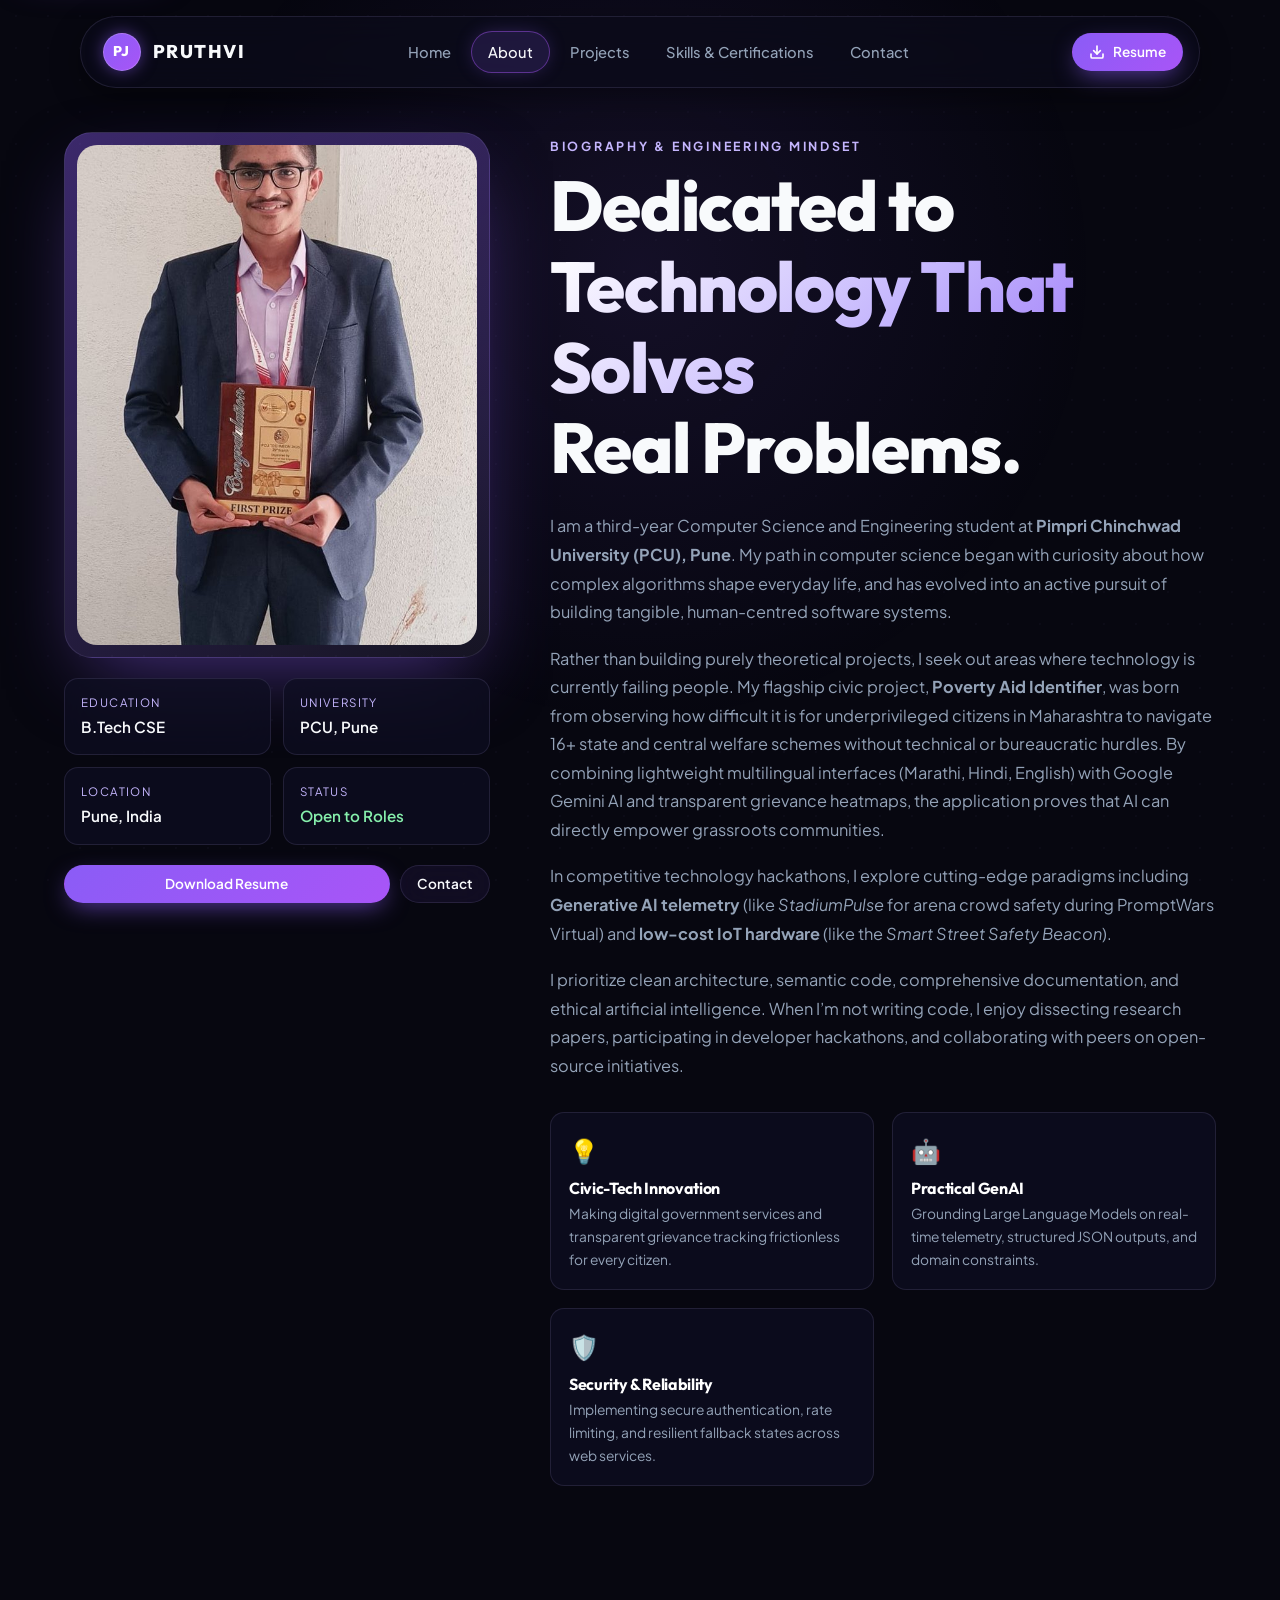
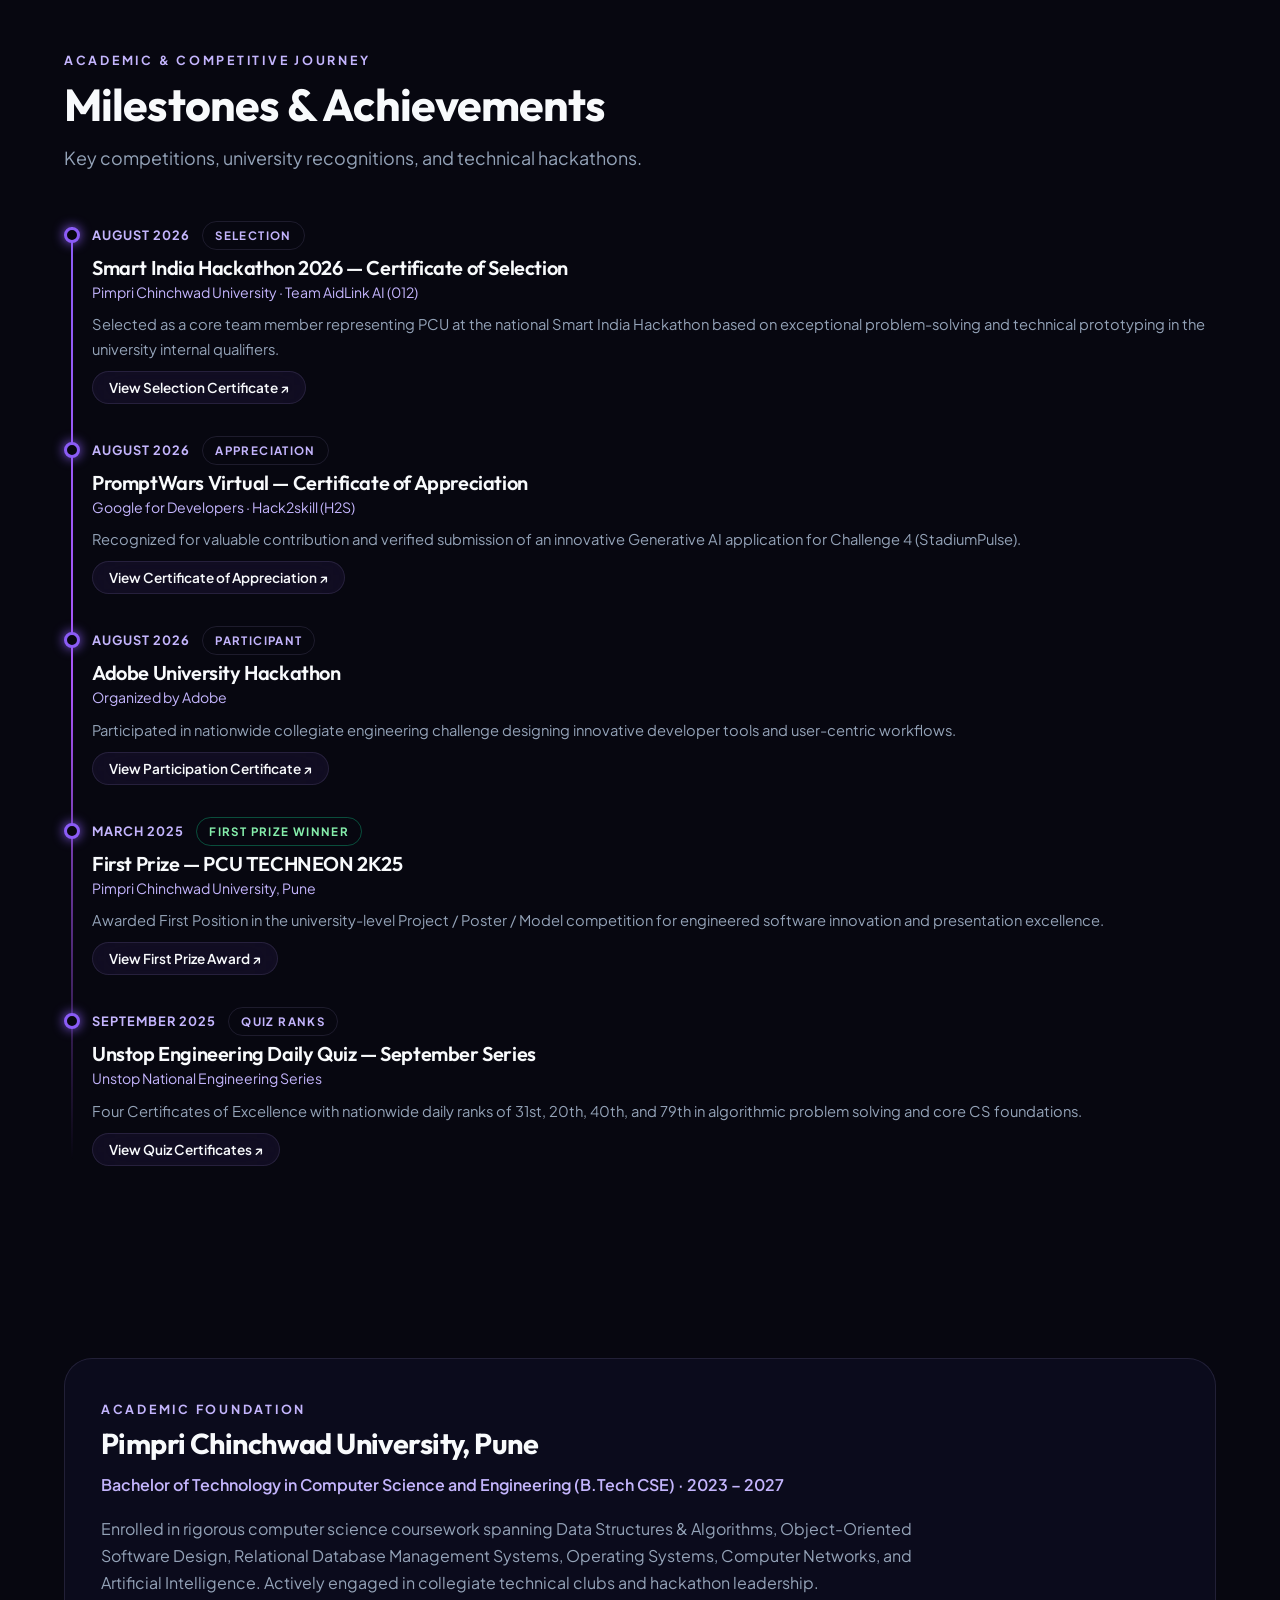
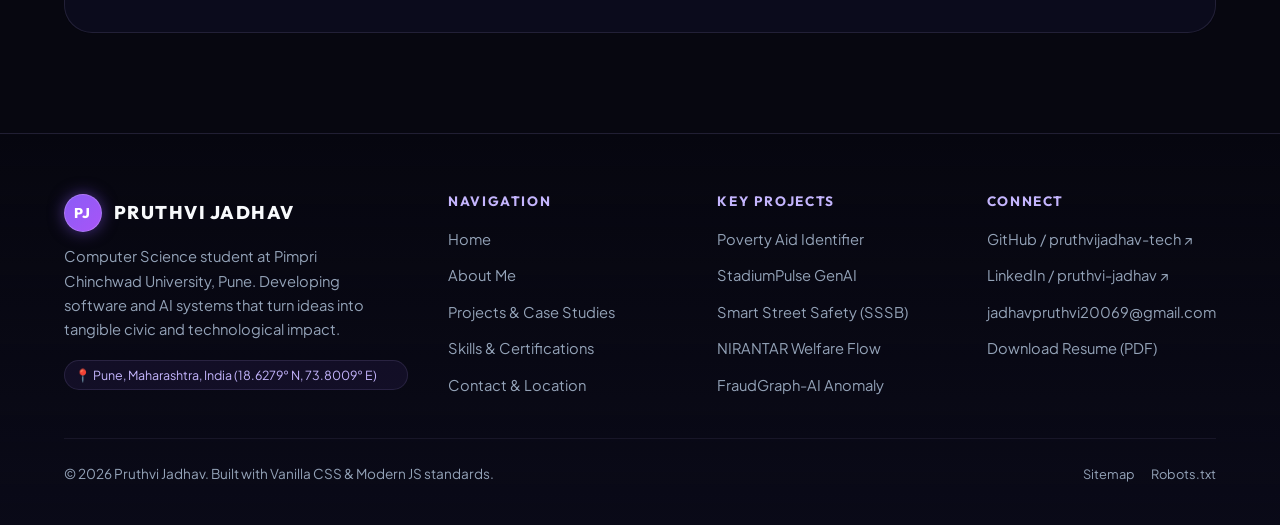
==== about.html @ 690224e3 "feat: complete interactive multi-page portfolio with SEO, GEO, and modern UI" ====
<!DOCTYPE html>
<html lang="en">
<head>
  <meta charset="utf-8">
  <meta name="viewport" content="width=device-width, initial-scale=1, viewport-fit=cover">
  
  <!-- Primary SEO Meta Tags -->
  <title>About Pruthvi Jadhav — Computer Science Student & Developer · Pune, India</title>
  <meta name="title" content="About Pruthvi Jadhav — Computer Science Student & Developer · Pune, India">
  <meta name="description" content="Learn about Pruthvi Jadhav, a B.Tech Computer Science student at Pimpri Chinchwad University, Pune. Discover his engineering journey, academic milestones, and civic-tech vision.">
  <meta name="keywords" content="About Pruthvi Jadhav, Computer Science Student Pune, Pimpri Chinchwad University, PCU Pune CSE, Software Engineering Intern, Techneon First Prize, Smart India Hackathon, Civic Tech Developer">
  <meta name="author" content="Pruthvi Jadhav">
  <meta name="robots" content="index, follow">
  <link rel="canonical" href="https://pruthvijadhav.tech/about.html">
  
  <!-- GEO / Local SEO Meta Tags -->
  <meta name="geo.region" content="IN-MH">
  <meta name="geo.placename" content="Pune, Pimpri Chinchwad, Maharashtra, India">
  <meta name="geo.position" content="18.6279;73.8009">
  <meta name="ICBM" content="18.6279, 73.8009">
  
  <!-- Open Graph -->
  <meta property="og:type" content="profile">
  <meta property="og:url" content="https://pruthvijadhav.tech/about.html">
  <meta property="og:title" content="About Pruthvi Jadhav — Computer Science Student & Developer">
  <meta property="og:description" content="Engineering journey, academic milestones, and civic-tech vision of Pruthvi Jadhav at Pimpri Chinchwad University, Pune.">
  <meta property="og:image" content="assets/images/pruthvi-jadhav.jpg">
  <meta property="og:site_name" content="Pruthvi Jadhav Portfolio">
  <meta property="og:locale" content="en_IN">

  <!-- Twitter Card -->
  <meta name="twitter:card" content="summary_large_image">
  <meta name="twitter:title" content="About Pruthvi Jadhav — Computer Science Student & Developer">
  <meta name="twitter:description" content="Learn more about Pruthvi Jadhav's background, education, and achievements at PCU Pune.">
  <meta name="twitter:image" content="assets/images/pruthvi-jadhav.jpg">

  <!-- Favicon -->
  <link rel="icon" href="data:image/svg+xml,%3Csvg xmlns='http://www.w3.org/2000/svg' viewBox='0 0 64 64'%3E%3Crect width='64' height='64' rx='14' fill='%238B5CF6'/%3E%3Ctext x='32' y='42' font-size='28' font-family='sans-serif' font-weight='800' text-anchor='middle' fill='white'%3EPJ%3C/text%3E%3C/svg%3E">
  <meta name="theme-color" content="#070710">

  <!-- Stylesheet -->
  <link rel="stylesheet" href="assets/css/style.css">

  <!-- JSON-LD Structured Data for AboutPage -->
  <script type="application/ld+json">
  {
    "@context": "https://schema.org",
    "@type": "AboutPage",
    "mainEntity": {
      "@type": "Person",
      "name": "Pruthvi Jadhav",
      "jobTitle": "Computer Science Student & Software Developer",
      "alumniOf": "Pimpri Chinchwad University",
      "address": {
        "@type": "PostalAddress",
        "addressLocality": "Pune",
        "addressRegion": "Maharashtra",
        "addressCountry": "IN"
      },
      "geo": {
        "@type": "GeoCoordinates",
        "latitude": "18.6279",
        "longitude": "73.8009"
      },
      "image": "assets/images/pruthvi-jadhav.jpg",
      "sameAs": [
        "https://github.com/pruthvijadhav-tech",
        "https://www.linkedin.com/in/pruthvi-jadhav-045a3937b/"
      ]
    }
  }
  </script>
</head>
<body>
  <!-- Accessibility Skip Link -->
  <a class="skip-link" href="#main-content">Skip to content</a>

  <!-- Top Scroll Progress Indicator -->
  <div id="progress-bar" role="progressbar" aria-valuemin="0" aria-valuemax="100" aria-valuenow="0"></div>

  <!-- Main Floating Glass Navigation Bar -->
  <header>
    <nav class="site-nav" aria-label="Primary Navigation">
      <a class="nav-brand" href="index.html" aria-label="Pruthvi Jadhav Homepage">
        <span class="nav-avatar-badge">PJ</span>
        <span>PRUTHVI</span>
      </a>

      <button class="mobile-menu-btn" id="mobile-menu-btn" aria-expanded="false" aria-controls="nav-menu" aria-label="Toggle navigation menu">☰</button>

      <ul class="nav-menu" id="nav-menu">
        <li><a class="nav-link" href="index.html">Home</a></li>
        <li><a class="nav-link active" href="about.html">About</a></li>
        <li><a class="nav-link" href="projects.html">Projects</a></li>
        <li><a class="nav-link" href="skills.html">Skills & Certifications</a></li>
        <li><a class="nav-link" href="contact.html">Contact</a></li>
      </ul>

      <div class="nav-cta">
        <a class="btn btn-primary btn-sm" href="assets/Pruthvi_Jadhav_Resume.pdf" download="Pruthvi_Jadhav_Resume.pdf" aria-label="Download Pruthvi Jadhav Resume PDF">
          <svg width="16" height="16" viewBox="0 0 24 24" fill="none" stroke="currentColor" stroke-width="2.5" stroke-linecap="round" stroke-linejoin="round" aria-hidden="true"><path d="M21 15v4a2 2 0 0 1-2 2H5a2 2 0 0 1-2-2v-4"/><polyline points="7 10 12 15 17 10"/><line x1="12" y1="15" x2="12" y2="3"/></svg>
          <span>Resume</span>
        </a>
      </div>
    </nav>
  </header>

  <!-- Main Content -->
  <main id="main-content" class="page-main">
    <div class="container">
      
      <!-- PROFILE & BIOGRAPHY HERO -->
      <section class="section" style="padding-top: 20px;">
        <div class="about-split">
          
          <!-- Left Column: Portrait & Quick Attributes -->
          <div class="profile-card-wrapper">
            <div class="profile-frame">
              <img class="profile-img" src="assets/images/pruthvi-jadhav.jpg" alt="Pruthvi Jadhav holding the First Prize trophy at PCU Techneon" loading="eager">
            </div>

            <div class="profile-info-grid">
              <div class="info-tile">
                <small>Education</small>
                <span>B.Tech CSE</span>
              </div>
              <div class="info-tile">
                <small>University</small>
                <span>PCU, Pune</span>
              </div>
              <div class="info-tile">
                <small>Location</small>
                <span>Pune, India</span>
              </div>
              <div class="info-tile">
                <small>Status</small>
                <span style="color:#86efac;">Open to Roles</span>
              </div>
            </div>

            <div style="margin-top: 20px; display:flex; gap:10px;">
              <a class="btn btn-primary btn-sm" style="flex:1;" href="assets/Pruthvi_Jadhav_Resume.pdf" download="Pruthvi_Jadhav_Resume.pdf">Download Resume</a>
              <a class="btn btn-glass btn-sm" href="contact.html">Contact</a>
            </div>
          </div>

          <!-- Right Column: Narrative Biography -->
          <div>
            <span class="section-label">Biography & Engineering Mindset</span>
            <h1>Dedicated to <span class="grad-text">Technology That Solves</span> Real Problems.</h1>

            <div style="display:flex; flex-direction:column; gap:18px; margin:24px 0; font-size:1.02rem; line-height:1.75; color:var(--text-light);">
              <p>
                I am a third-year Computer Science and Engineering student at <strong>Pimpri Chinchwad University (PCU), Pune</strong>. My path in computer science began with curiosity about how complex algorithms shape everyday life, and has evolved into an active pursuit of building tangible, human-centred software systems.
              </p>
              <p>
                Rather than building purely theoretical projects, I seek out areas where technology is currently failing people. My flagship civic project, <strong>Poverty Aid Identifier</strong>, was born from observing how difficult it is for underprivileged citizens in Maharashtra to navigate 16+ state and central welfare schemes without technical or bureaucratic hurdles. By combining lightweight multilingual interfaces (Marathi, Hindi, English) with Google Gemini AI and transparent grievance heatmaps, the application proves that AI can directly empower grassroots communities.
              </p>
              <p>
                In competitive technology hackathons, I explore cutting-edge paradigms including <strong>Generative AI telemetry</strong> (like <em>StadiumPulse</em> for arena crowd safety during PromptWars Virtual) and <strong>low-cost IoT hardware</strong> (like the <em>Smart Street Safety Beacon</em>).
              </p>
              <p>
                I prioritize clean architecture, semantic code, comprehensive documentation, and ethical artificial intelligence. When I’m not writing code, I enjoy dissecting research papers, participating in developer hackathons, and collaborating with peers on open-source initiatives.
              </p>
            </div>

            <!-- Core Technical Pillars -->
            <div style="display:grid; grid-template-columns:repeat(auto-fit, minmax(240px, 1fr)); gap:18px; margin-top:32px;">
              <div style="padding:18px; border-radius:var(--radius-md); background:var(--bg-card); border:1px solid var(--border-subtle);">
                <div style="font-size:1.5rem; margin-bottom:8px;">💡</div>
                <h4 style="font-size:1rem; color:#fff; margin-bottom:6px;">Civic-Tech Innovation</h4>
                <p style="font-size:0.86rem; color:var(--text-muted);">Making digital government services and transparent grievance tracking frictionless for every citizen.</p>
              </div>
              <div style="padding:18px; border-radius:var(--radius-md); background:var(--bg-card); border:1px solid var(--border-subtle);">
                <div style="font-size:1.5rem; margin-bottom:8px;">🤖</div>
                <h4 style="font-size:1rem; color:#fff; margin-bottom:6px;">Practical GenAI</h4>
                <p style="font-size:0.86rem; color:var(--text-muted);">Grounding Large Language Models on real-time telemetry, structured JSON outputs, and domain constraints.</p>
              </div>
              <div style="padding:18px; border-radius:var(--radius-md); background:var(--bg-card); border:1px solid var(--border-subtle);">
                <div style="font-size:1.5rem; margin-bottom:8px;">🛡️</div>
                <h4 style="font-size:1rem; color:#fff; margin-bottom:6px;">Security & Reliability</h4>
                <p style="font-size:0.86rem; color:var(--text-muted);">Implementing secure authentication, rate limiting, and resilient fallback states across web services.</p>
              </div>
            </div>
          </div>

        </div>
      </section>

      <!-- TIMELINE OF MILESTONES -->
      <section class="section" aria-labelledby="timeline-title">
        <div class="section-header">
          <span class="section-label">Academic & Competitive Journey</span>
          <h2 id="timeline-title">Milestones & Achievements</h2>
          <p class="lead-text">Key competitions, university recognitions, and technical hackathons.</p>
        </div>

        <div class="timeline">
          <!-- Item 1: SIH 2026 -->
          <div class="timeline-item">
            <div class="timeline-header">
              <span class="timeline-date">AUGUST 2026</span>
              <span class="project-status">SELECTION</span>
            </div>
            <h3 style="font-size:1.25rem;">Smart India Hackathon 2026 — Certificate of Selection</h3>
            <p style="color:var(--accent); font-size:0.88rem; margin:2px 0 8px;">Pimpri Chinchwad University · Team AidLink AI (012)</p>
            <p style="font-size:0.92rem; color:var(--text-muted);">
              Selected as a core team member representing PCU at the national Smart India Hackathon based on exceptional problem-solving and technical prototyping in the university internal qualifiers.
            </p>
            <div style="margin-top:10px;">
              <button class="btn btn-glass btn-sm" data-cert-index="6">View Selection Certificate ↗</button>
            </div>
          </div>

          <!-- Item 2: PromptWars Virtual 2026 -->
          <div class="timeline-item">
            <div class="timeline-header">
              <span class="timeline-date">AUGUST 2026</span>
              <span class="project-status">APPRECIATION</span>
            </div>
            <h3 style="font-size:1.25rem;">PromptWars Virtual — Certificate of Appreciation</h3>
            <p style="color:var(--accent); font-size:0.88rem; margin:2px 0 8px;">Google for Developers · Hack2skill (H2S)</p>
            <p style="font-size:0.92rem; color:var(--text-muted);">
              Recognized for valuable contribution and verified submission of an innovative Generative AI application for Challenge 4 (StadiumPulse).
            </p>
            <div style="margin-top:10px;">
              <button class="btn btn-glass btn-sm" data-cert-index="8">View Certificate of Appreciation ↗</button>
            </div>
          </div>

          <!-- Item 3: Adobe University Hackathon -->
          <div class="timeline-item">
            <div class="timeline-header">
              <span class="timeline-date">AUGUST 2026</span>
              <span class="project-status">PARTICIPANT</span>
            </div>
            <h3 style="font-size:1.25rem;">Adobe University Hackathon</h3>
            <p style="color:var(--accent); font-size:0.88rem; margin:2px 0 8px;">Organized by Adobe</p>
            <p style="font-size:0.92rem; color:var(--text-muted);">
              Participated in nationwide collegiate engineering challenge designing innovative developer tools and user-centric workflows.
            </p>
            <div style="margin-top:10px;">
              <button class="btn btn-glass btn-sm" data-cert-index="9">View Participation Certificate ↗</button>
            </div>
          </div>

          <!-- Item 4: Techneon 2k25 First Prize -->
          <div class="timeline-item">
            <div class="timeline-header">
              <span class="timeline-date">MARCH 2025</span>
              <span class="project-status live">FIRST PRIZE WINNER</span>
            </div>
            <h3 style="font-size:1.25rem;">First Prize — PCU TECHNEON 2K25</h3>
            <p style="color:var(--accent); font-size:0.88rem; margin:2px 0 8px;">Pimpri Chinchwad University, Pune</p>
            <p style="font-size:0.92rem; color:var(--text-muted);">
              Awarded First Position in the university-level Project / Poster / Model competition for engineered software innovation and presentation excellence.
            </p>
            <div style="margin-top:10px;">
              <button class="btn btn-glass btn-sm" data-cert-index="7">View First Prize Award ↗</button>
            </div>
          </div>

          <!-- Item 5: Unstop Daily Quiz -->
          <div class="timeline-item">
            <div class="timeline-header">
              <span class="timeline-date">SEPTEMBER 2025</span>
              <span class="project-status">QUIZ RANKS</span>
            </div>
            <h3 style="font-size:1.25rem;">Unstop Engineering Daily Quiz — September Series</h3>
            <p style="color:var(--accent); font-size:0.88rem; margin:2px 0 8px;">Unstop National Engineering Series</p>
            <p style="font-size:0.92rem; color:var(--text-muted);">
              Four Certificates of Excellence with nationwide daily ranks of 31st, 20th, 40th, and 79th in algorithmic problem solving and core CS foundations.
            </p>
            <div style="margin-top:10px;">
              <button class="btn btn-glass btn-sm" data-cert-index="5">View Quiz Certificates ↗</button>
            </div>
          </div>
        </div>
      </section>

      <!-- EDUCATION DETAILS -->
      <section class="section" style="padding-bottom: 20px;">
        <div style="background: var(--bg-card); border: 1px solid var(--border-subtle); border-radius: var(--radius-xl); padding: 36px; backdrop-filter: var(--glass-blur);">
          <span class="section-label">Academic Foundation</span>
          <h2 style="font-size:1.8rem; margin-bottom:12px;">Pimpri Chinchwad University, Pune</h2>
          <p style="color:var(--accent); font-weight:600; font-size:1rem; margin-bottom:16px;">
            Bachelor of Technology in Computer Science and Engineering (B.Tech CSE) · 2023 – 2027
          </p>
          <p style="color:var(--text-muted); line-height:1.7; max-width:840px;">
            Enrolled in rigorous computer science coursework spanning Data Structures & Algorithms, Object-Oriented Software Design, Relational Database Management Systems, Operating Systems, Computer Networks, and Artificial Intelligence. Actively engaged in collegiate technical clubs and hackathon leadership.
          </p>
        </div>
      </section>

    </div>
  </main>

  <!-- CERTIFICATE VIEWER MODAL -->
  <div class="modal-overlay" id="cert-modal" role="dialog" aria-modal="true" aria-labelledby="cert-modal-title">
    <div class="modal-content">
      <button class="modal-close-btn" data-modal-close aria-label="Close certificate modal">✕</button>
      <div class="modal-body" id="cert-modal-body">
        <!-- Content injected dynamically by main.js -->
      </div>
    </div>
  </div>

  <!-- Toast Notification Container -->
  <div id="toast-container" aria-live="polite"></div>

  <!-- Master Footer with SEO & GEO Local Details -->
  <footer class="site-footer">
    <div class="container">
      <div class="footer-grid">
        <div class="footer-brand">
          <div class="nav-brand">
            <span class="nav-avatar-badge">PJ</span>
            <span>PRUTHVI JADHAV</span>
          </div>
          <p>
            Computer Science student at Pimpri Chinchwad University, Pune. Developing software and AI systems that turn ideas into tangible civic and technological impact.
          </p>
          <div class="geo-meta-tag-pill">
            📍 Pune, Maharashtra, India (18.6279° N, 73.8009° E)
          </div>
        </div>

        <div class="footer-col">
          <h4>Navigation</h4>
          <ul class="footer-links">
            <li><a href="index.html">Home</a></li>
            <li><a href="about.html">About Me</a></li>
            <li><a href="projects.html">Projects & Case Studies</a></li>
            <li><a href="skills.html">Skills & Certifications</a></li>
            <li><a href="contact.html">Contact & Location</a></li>
          </ul>
        </div>

        <div class="footer-col">
          <h4>Key Projects</h4>
          <ul class="footer-links">
            <li><a href="projects.html#poverty-aid">Poverty Aid Identifier</a></li>
            <li><a href="projects.html#stadiumpulse">StadiumPulse GenAI</a></li>
            <li><a href="projects.html#sssb">Smart Street Safety (SSSB)</a></li>
            <li><a href="projects.html#nirantar">NIRANTAR Welfare Flow</a></li>
            <li><a href="projects.html#fraudgraph">FraudGraph-AI Anomaly</a></li>
          </ul>
        </div>

        <div class="footer-col">
          <h4>Connect</h4>
          <ul class="footer-links">
            <li><a href="https://github.com/pruthvijadhav-tech" target="_blank" rel="noopener">GitHub / pruthvijadhav-tech ↗</a></li>
            <li><a href="https://www.linkedin.com/in/pruthvi-jadhav-045a3937b/" target="_blank" rel="noopener">LinkedIn / pruthvi-jadhav ↗</a></li>
            <li><a href="mailto:jadhavpruthvi20069@gmail.com">jadhavpruthvi20069@gmail.com</a></li>
            <li><a href="assets/Pruthvi_Jadhav_Resume.pdf" download="Pruthvi_Jadhav_Resume.pdf">Download Resume (PDF)</a></li>
          </ul>
        </div>
      </div>

      <div class="footer-bottom">
        <div>
          © <span id="current-year">2026</span> Pruthvi Jadhav. Built with Vanilla CSS & Modern JS standards.
        </div>
        <div style="display:flex; gap:16px;">
          <a href="sitemap.xml" style="color:var(--text-muted); font-size:0.8rem;">Sitemap</a>
          <a href="robots.txt" style="color:var(--text-muted); font-size:0.8rem;">Robots.txt</a>
        </div>
      </div>
    </div>
  </footer>

  <!-- Scripts -->
  <script src="assets/js/portfolio-data.js"></script>
  <script src="assets/js/main.js"></script>
</body>
</html>
---- assets/css/style.css ----
/* ==========================================================================
   PRUTHVI JADHAV — MODERN INDUSTRIAL PORTFOLIO DESIGN SYSTEM
   Theme: Cosmic Violet & Obsidian Glassmorphism
   Fonts: Outfit (Headings) & Plus Jakarta Sans (Body)
   ========================================================================== */

@import url('https://fonts.googleapis.com/css2?family=Outfit:wght@400;500;600;700;800;900&family=Plus+Jakarta+Sans:ital,wght@0,300;0,400;0,500;0,600;0,700;1,400&display=swap');

:root {
  /* Color Palette */
  --bg-dark: #070710;
  --bg-deep: #0b0b1a;
  --bg-card: rgba(15, 15, 34, 0.72);
  --bg-card-hover: rgba(24, 24, 52, 0.85);
  
  --primary: #8b5cf6;
  --primary-rgb: 139, 92, 246;
  --secondary: #a855f7;
  --secondary-rgb: 168, 85, 247;
  --accent: #c4b5fd;
  --accent-glow: rgba(139, 92, 246, 0.35);
  
  --emerald: #10b981;
  --emerald-glow: rgba(16, 185, 129, 0.25);
  --amber: #f59e0b;
  
  --text-primary: #f8fafc;
  --text-muted: #94a3b8;
  --text-light: #cbd5e1;
  
  --border-subtle: rgba(196, 181, 253, 0.12);
  --border-glow: rgba(168, 85, 247, 0.45);
  --glass-bg: rgba(11, 11, 26, 0.75);
  --glass-blur: blur(16px);
  
  /* Radii & Shadows */
  --radius-sm: 8px;
  --radius-md: 14px;
  --radius-lg: 20px;
  --radius-xl: 28px;
  --radius-full: 9999px;
  
  --shadow-sm: 0 4px 12px rgba(0, 0, 0, 0.3);
  --shadow-md: 0 12px 32px -8px rgba(0, 0, 0, 0.5), 0 0 0 1px var(--border-subtle);
  --shadow-glow: 0 16px 40px -12px rgba(139, 92, 246, 0.5), 0 0 0 1px var(--border-glow);
  --shadow-card: 0 16px 36px -10px rgba(0, 0, 0, 0.4);

  /* Transitions */
  --transition-fast: 0.15s ease;
  --transition-normal: 0.25s cubic-bezier(0.16, 1, 0.3, 1);
  --transition-slow: 0.45s cubic-bezier(0.16, 1, 0.3, 1);

  /* Layout */
  --container-max: 1240px;
  --nav-height: 72px;
}

/* Base Reset & Box Sizing */
*, *::before, *::after {
  box-sizing: border-box;
  margin: 0;
  padding: 0;
}

html {
  scroll-behavior: smooth;
  scroll-padding-top: calc(var(--nav-height) + 24px);
  height: 100%;
}

body {
  background-color: var(--bg-dark);
  color: var(--text-primary);
  font-family: 'Plus Jakarta Sans', system-ui, -apple-system, BlinkMacSystemFont, "Segoe UI", Roboto, sans-serif;
  font-size: 16px;
  line-height: 1.65;
  min-height: 100%;
  overflow-x: hidden;
  position: relative;
  -webkit-font-smoothing: antialiased;
  -moz-osx-font-smoothing: grayscale;
}

/* Mouse Follower Radial Glow */
body::before {
  content: "";
  position: fixed;
  inset: 0;
  pointer-events: none;
  background: radial-gradient(700px circle at var(--mx, 50%) var(--my, 30%), rgba(139, 92, 246, 0.10), transparent 65%);
  z-index: 0;
}

/* Ambient Subtle Background Grid Pattern */
body::after {
  content: "";
  position: fixed;
  inset: 0;
  pointer-events: none;
  background-image: radial-gradient(rgba(196, 181, 253, 0.05) 1px, transparent 1px);
  background-size: 32px 32px;
  z-index: 0;
  opacity: 0.6;
}

/* Accessibility & Focus States */
:focus-visible {
  outline: 2px solid var(--accent);
  outline-offset: 4px;
  border-radius: var(--radius-sm);
}

a {
  color: inherit;
  text-decoration: none;
  transition: color var(--transition-fast);
}

img {
  max-width: 100%;
  height: auto;
  display: block;
}

button {
  font-family: inherit;
  cursor: pointer;
  border: none;
  background: none;
}

/* Headings Typography */
h1, h2, h3, h4, h5, h6 {
  font-family: 'Outfit', sans-serif;
  color: var(--text-primary);
  line-height: 1.15;
  letter-spacing: -0.02em;
}

h1 {
  font-size: clamp(2.4rem, 5.5vw, 4.4rem);
  font-weight: 800;
}

h2 {
  font-size: clamp(1.8rem, 3.8vw, 2.8rem);
  font-weight: 700;
  margin-bottom: 0.75rem;
}

h3 {
  font-size: clamp(1.2rem, 2.2vw, 1.6rem);
  font-weight: 600;
}

p {
  color: var(--text-muted);
}

/* Gradient Text Effect */
.grad-text {
  background: linear-gradient(135deg, #ffffff 0%, var(--accent) 50%, var(--primary) 100%);
  -webkit-background-clip: text;
  background-clip: text;
  color: transparent;
  display: inline-block;
}

.grad-violet {
  background: linear-gradient(90deg, var(--primary), var(--secondary) 50%, var(--accent));
  -webkit-background-clip: text;
  background-clip: text;
  color: transparent;
}

/* Top Progress Bar */
#progress-bar {
  position: fixed;
  top: 0;
  left: 0;
  height: 3px;
  width: 0%;
  background: linear-gradient(90deg, var(--primary), var(--secondary), var(--accent));
  z-index: 1000;
  transition: width 0.1s linear;
}

/* Accessibility Skip Link */
.skip-link {
  position: fixed;
  left: 16px;
  top: -80px;
  z-index: 1100;
  background: var(--primary);
  color: #ffffff;
  padding: 10px 18px;
  border-radius: var(--radius-sm);
  font-weight: 600;
  box-shadow: var(--shadow-glow);
  transition: top var(--transition-normal);
}
.skip-link:focus {
  top: 16px;
}

/* ==========================================================================
   NAVIGATION
   ========================================================================== */
.site-nav {
  position: fixed;
  top: 16px;
  left: 50%;
  transform: translateX(-50%);
  width: min(1120px, 94vw);
  height: var(--nav-height);
  z-index: 100;
  display: flex;
  align-items: center;
  justify-content: space-between;
  padding: 8px 16px 8px 22px;
  border: 1px solid var(--border-subtle);
  border-radius: var(--radius-full);
  background: var(--glass-bg);
  backdrop-filter: var(--glass-blur);
  -webkit-backdrop-filter: var(--glass-blur);
  box-shadow: 0 10px 30px rgba(0, 0, 0, 0.4);
  transition: transform var(--transition-normal), border-color var(--transition-normal);
}

.site-nav:hover {
  border-color: rgba(196, 181, 253, 0.25);
}

.nav-brand {
  display: flex;
  align-items: center;
  gap: 12px;
  font-family: 'Outfit', sans-serif;
  font-weight: 800;
  font-size: 1.15rem;
  letter-spacing: 0.08em;
  color: var(--text-primary);
}

.nav-avatar-badge {
  width: 38px;
  height: 38px;
  border-radius: 50%;
  background: linear-gradient(135deg, var(--primary), var(--secondary));
  display: grid;
  place-items: center;
  font-size: 0.88rem;
  font-weight: 800;
  color: #ffffff;
  box-shadow: 0 0 16px rgba(139, 92, 246, 0.5);
  border: 1px solid rgba(255, 255, 255, 0.2);
}

.nav-menu {
  display: flex;
  align-items: center;
  list-style: none;
  gap: 4px;
}

.nav-link {
  display: flex;
  align-items: center;
  gap: 6px;
  padding: 8px 16px;
  border-radius: var(--radius-full);
  font-size: 0.92rem;
  font-weight: 500;
  color: var(--text-muted);
  transition: all var(--transition-normal);
  position: relative;
}

.nav-link:hover {
  color: var(--text-primary);
  background: rgba(139, 92, 246, 0.08);
}

.nav-link.active {
  color: var(--text-primary);
  background: rgba(139, 92, 246, 0.16);
  border: 1px solid var(--border-glow);
  box-shadow: 0 0 20px -5px rgba(139, 92, 246, 0.4);
}

.nav-cta {
  display: flex;
  align-items: center;
  gap: 12px;
}

.mobile-menu-btn {
  display: none;
  width: 44px;
  height: 44px;
  border-radius: 50%;
  border: 1px solid var(--border-subtle);
  background: var(--bg-card);
  color: var(--text-primary);
  align-items: center;
  justify-content: center;
  font-size: 1.25rem;
  transition: all var(--transition-normal);
}
.mobile-menu-btn:hover {
  border-color: var(--accent);
  background: rgba(139, 92, 246, 0.2);
}

/* Mobile Drawer */
@media (max-width: 960px) {
  .site-nav {
    padding: 8px 14px 8px 18px;
    height: 64px;
  }
  .mobile-menu-btn {
    display: flex;
  }
  .nav-menu {
    position: fixed;
    top: calc(var(--nav-height) + 18px);
    left: 4vw;
    right: 4vw;
    background: rgba(11, 11, 26, 0.96);
    backdrop-filter: blur(20px);
    -webkit-backdrop-filter: blur(20px);
    border: 1px solid var(--border-subtle);
    border-radius: var(--radius-xl);
    flex-direction: column;
    padding: 20px 16px;
    gap: 8px;
    box-shadow: 0 20px 50px rgba(0, 0, 0, 0.8);
    opacity: 0;
    pointer-events: none;
    transform: translateY(-16px);
    transition: all var(--transition-normal);
  }
  .nav-menu.open {
    opacity: 1;
    pointer-events: auto;
    transform: translateY(0);
  }
  .nav-link {
    width: 100%;
    padding: 12px 18px;
    font-size: 1.05rem;
    justify-content: flex-start;
  }
}

/* ==========================================================================
   BUTTONS & BADGES
   ========================================================================== */
.btn {
  display: inline-flex;
  align-items: center;
  justify-content: center;
  gap: 8px;
  padding: 11px 22px;
  border-radius: var(--radius-full);
  font-size: 0.94rem;
  font-weight: 600;
  text-decoration: none;
  transition: all var(--transition-normal);
  cursor: pointer;
  white-space: nowrap;
  border: 1px solid transparent;
}

.btn-primary {
  background: linear-gradient(135deg, var(--primary), var(--secondary));
  color: #ffffff;
  box-shadow: 0 8px 24px -6px rgba(139, 92, 246, 0.65);
  position: relative;
  overflow: hidden;
}
.btn-primary:hover {
  transform: translateY(-2px);
  box-shadow: 0 12px 30px -6px rgba(139, 92, 246, 0.8);
}

.btn-glass {
  background: rgba(139, 92, 246, 0.08);
  border: 1px solid var(--border-subtle);
  color: var(--text-primary);
  backdrop-filter: var(--glass-blur);
}
.btn-glass:hover {
  background: rgba(139, 92, 246, 0.18);
  border-color: var(--accent);
  transform: translateY(-2px);
}

.btn-sm {
  padding: 7px 16px;
  font-size: 0.85rem;
}

.btn-icon {
  width: 44px;
  height: 44px;
  border-radius: 50%;
  display: grid;
  place-items: center;
  border: 1px solid var(--border-subtle);
  background: rgba(139, 92, 246, 0.08);
  color: var(--text-primary);
  transition: all var(--transition-normal);
}
.btn-icon:hover {
  border-color: var(--accent);
  background: rgba(139, 92, 246, 0.22);
  transform: translateY(-2px);
  color: var(--accent);
}
.btn-icon svg {
  width: 20px;
  height: 20px;
  fill: currentColor;
}

/* Pulsing Status Badge */
.status-pill {
  display: inline-flex;
  align-items: center;
  gap: 8px;
  padding: 6px 14px;
  border-radius: var(--radius-full);
  font-size: 0.82rem;
  font-weight: 600;
  letter-spacing: 0.04em;
  background: rgba(16, 185, 129, 0.10);
  border: 1px solid rgba(16, 185, 129, 0.35);
  color: #86efac;
}

.status-dot {
  width: 8px;
  height: 8px;
  border-radius: 50%;
  background-color: #4ade80;
  box-shadow: 0 0 10px #4ade80;
  animation: pulse-dot 2s infinite ease-in-out;
}

@keyframes pulse-dot {
  0%, 100% { opacity: 1; transform: scale(1); }
  50% { opacity: 0.4; transform: scale(1.3); }
}

.section-label {
  font-size: 0.78rem;
  font-weight: 700;
  letter-spacing: 0.22em;
  text-transform: uppercase;
  color: var(--accent);
  margin-bottom: 8px;
  display: inline-block;
}

/* ==========================================================================
   LAYOUT CONTAINERS & SECTIONS
   ========================================================================== */
.container {
  width: min(var(--container-max), 90vw);
  margin: 0 auto;
  position: relative;
  z-index: 1;
}

.page-main {
  position: relative;
  z-index: 1;
  padding-top: calc(var(--nav-height) + 40px);
  min-height: 85vh;
}

.section {
  padding: 80px 0;
  position: relative;
}

.section-header {
  margin-bottom: 48px;
  max-width: 720px;
}

.section-header.center {
  text-align: center;
  margin-left: auto;
  margin-right: auto;
}

.lead-text {
  font-size: 1.12rem;
  color: var(--text-muted);
  line-height: 1.7;
}

/* ==========================================================================
   HERO SECTION (HOME)
   ========================================================================== */
.hero-section {
  min-height: calc(100vh - var(--nav-height));
  display: grid;
  grid-template-columns: 1.15fr 0.85fr;
  align-items: center;
  gap: 40px;
  padding: 40px 0 80px;
}

.hero-content {
  display: flex;
  flex-direction: column;
  gap: 18px;
}

.hero-tagline {
  font-family: 'Outfit', sans-serif;
  font-size: clamp(1rem, 2vw, 1.25rem);
  font-weight: 700;
  letter-spacing: 0.16em;
  color: var(--accent);
  text-transform: uppercase;
  margin-top: 6px;
}

.hero-now-card {
  margin: 12px 0;
  padding: 16px 20px;
  border-radius: var(--radius-md);
  background: rgba(139, 92, 246, 0.08);
  border: 1px solid var(--border-subtle);
  border-left: 4px solid var(--primary);
  font-size: 0.94rem;
  color: var(--text-light);
}

.hero-actions {
  display: flex;
  flex-wrap: wrap;
  align-items: center;
  gap: 14px;
  margin-top: 10px;
}

/* 3D Orbital Canvas Stage */
.orbit-stage-wrapper {
  position: relative;
  aspect-ratio: 1;
  width: 100%;
  max-width: 520px;
  justify-self: center;
  display: flex;
  align-items: center;
  justify-content: center;
}

.orbit-canvas {
  width: 100%;
  height: 100%;
  display: block;
}

.orbit-fallback {
  display: none;
  position: absolute;
  inset: 20%;
  border-radius: 50%;
  background: radial-gradient(circle at 35% 30%, #d8c8ff, var(--primary) 40%, #1e0e47);
  box-shadow: 0 0 100px var(--primary-glow);
}
.no-canvas .orbit-fallback {
  display: block;
}
.no-canvas .orbit-canvas {
  display: none;
}

.orbit-nodes-bar {
  position: absolute;
  bottom: 0px;
  left: 0;
  right: 0;
  display: flex;
  justify-content: center;
  flex-wrap: wrap;
  gap: 8px;
}

.orbit-node-btn {
  font-size: 0.78rem;
  font-weight: 600;
  padding: 6px 14px;
  border-radius: var(--radius-full);
  border: 1px solid var(--border-subtle);
  background: var(--bg-card);
  color: var(--text-light);
  transition: all var(--transition-normal);
}
.orbit-node-btn:hover {
  border-color: var(--accent);
  background: rgba(139, 92, 246, 0.25);
  color: #ffffff;
  transform: translateY(-2px);
}

@media (max-width: 960px) {
  .hero-section {
    grid-template-columns: 1fr;
    text-align: left;
    padding-top: 20px;
  }
  .orbit-stage-wrapper {
    max-width: 380px;
    margin: 20px auto 0;
  }
}

/* ==========================================================================
   STAT CARDS & HIGHLIGHT METRICS
   ========================================================================== */
.stats-grid {
  display: grid;
  grid-template-columns: repeat(4, 1fr);
  gap: 20px;
  margin: 30px 0 60px;
}

.stat-card {
  padding: 24px 20px;
  border-radius: var(--radius-lg);
  background: var(--bg-card);
  border: 1px solid var(--border-subtle);
  backdrop-filter: var(--glass-blur);
  transition: transform var(--transition-normal), border-color var(--transition-normal);
  text-align: center;
}
.stat-card:hover {
  transform: translateY(-4px);
  border-color: var(--border-glow);
  box-shadow: var(--shadow-glow);
}

.stat-number {
  font-family: 'Outfit', sans-serif;
  font-size: clamp(2rem, 3.5vw, 2.8rem);
  font-weight: 800;
  background: linear-gradient(135deg, #ffffff, var(--accent));
  -webkit-background-clip: text;
  background-clip: text;
  color: transparent;
  line-height: 1;
  margin-bottom: 6px;
}

.stat-label {
  font-size: 0.85rem;
  font-weight: 600;
  color: var(--text-muted);
  text-transform: uppercase;
  letter-spacing: 0.08em;
}

@media (max-width: 900px) {
  .stats-grid {
    grid-template-columns: repeat(2, 1fr);
  }
}
@media (max-width: 480px) {
  .stats-grid {
    grid-template-columns: 1fr;
  }
}

/* ==========================================================================
   PROJECT CARDS & GALLERY
   ========================================================================== */
.filter-tabs {
  display: flex;
  flex-wrap: wrap;
  gap: 10px;
  margin-bottom: 36px;
  align-items: center;
}

.filter-tab {
  padding: 8px 20px;
  border-radius: var(--radius-full);
  border: 1px solid var(--border-subtle);
  background: var(--bg-card);
  color: var(--text-muted);
  font-size: 0.88rem;
  font-weight: 600;
  transition: all var(--transition-normal);
}
.filter-tab:hover {
  border-color: var(--accent);
  color: var(--text-primary);
}
.filter-tab.active {
  background: var(--primary);
  border-color: var(--primary);
  color: #ffffff;
  box-shadow: 0 4px 20px -4px rgba(139, 92, 246, 0.6);
}

.projects-grid {
  display: grid;
  grid-template-columns: repeat(auto-fill, minmax(360px, 1fr));
  gap: 28px;
}

.project-card {
  display: flex;
  flex-direction: column;
  border-radius: var(--radius-lg);
  border: 1px solid var(--border-subtle);
  background: linear-gradient(180deg, rgba(20, 20, 45, 0.7) 0%, rgba(11, 11, 26, 0.85) 100%);
  backdrop-filter: var(--glass-blur);
  overflow: hidden;
  transition: all var(--transition-normal);
  cursor: pointer;
  position: relative;
}

.project-card:hover {
  transform: translateY(-6px);
  border-color: var(--border-glow);
  box-shadow: var(--shadow-glow);
}

.project-card-header {
  height: 180px;
  padding: 20px;
  display: flex;
  align-items: center;
  justify-content: center;
  background: radial-gradient(circle at 50% 120%, rgba(139, 92, 246, 0.28), transparent 70%), var(--bg-deep);
  border-bottom: 1px solid var(--border-subtle);
  position: relative;
}

.project-card-body {
  padding: 24px;
  display: flex;
  flex-direction: column;
  gap: 14px;
  flex: 1;
}

.project-badge-row {
  display: flex;
  align-items: center;
  justify-content: space-between;
}

.project-status {
  font-size: 0.72rem;
  font-weight: 700;
  letter-spacing: 0.12em;
  padding: 4px 12px;
  border-radius: var(--radius-full);
  border: 1px solid var(--border-subtle);
  color: var(--accent);
}
.project-status.live {
  border-color: rgba(16, 185, 129, 0.4);
  color: #86efac;
}

.project-title {
  font-size: 1.28rem;
  color: var(--text-primary);
  font-weight: 700;
}

.project-blurb {
  font-size: 0.92rem;
  color: var(--text-muted);
  line-height: 1.6;
  display: -webkit-box;
  -webkit-line-clamp: 3;
  -webkit-box-orient: vertical;
  overflow: hidden;
}

.tech-chips {
  display: flex;
  flex-wrap: wrap;
  gap: 6px;
  margin-top: 4px;
}

.tech-chip {
  font-size: 0.74rem;
  font-weight: 500;
  padding: 4px 11px;
  border-radius: var(--radius-full);
  background: rgba(139, 92, 246, 0.08);
  border: 1px solid var(--border-subtle);
  color: var(--text-light);
}

.project-actions {
  margin-top: auto;
  display: flex;
  align-items: center;
  gap: 10px;
  padding-top: 12px;
}

@media (max-width: 600px) {
  .projects-grid {
    grid-template-columns: 1fr;
  }
}

/* ==========================================================================
   ABOUT & PROFILE
   ========================================================================== */
.about-split {
  display: grid;
  grid-template-columns: 0.78fr 1.22fr;
  gap: 60px;
  align-items: start;
}

.profile-card-wrapper {
  position: sticky;
  top: calc(var(--nav-height) + 24px);
}

.profile-frame {
  position: relative;
  border-radius: var(--radius-xl);
  padding: 12px;
  background: linear-gradient(145deg, rgba(139, 92, 246, 0.4), rgba(196, 181, 253, 0.08));
  box-shadow: 0 30px 80px -25px rgba(139, 92, 246, 0.5);
  border: 1px solid var(--border-subtle);
}

.profile-img {
  width: 100%;
  aspect-ratio: 4/5;
  object-fit: cover;
  object-position: 50% 20%;
  border-radius: var(--radius-lg);
  display: block;
}

.profile-info-grid {
  display: grid;
  grid-template-columns: repeat(2, 1fr);
  gap: 12px;
  margin-top: 20px;
}

.info-tile {
  padding: 14px 16px;
  border-radius: var(--radius-md);
  border: 1px solid var(--border-subtle);
  background: var(--bg-card);
  backdrop-filter: var(--glass-blur);
}
.info-tile small {
  display: block;
  font-size: 0.72rem;
  letter-spacing: 0.12em;
  text-transform: uppercase;
  color: var(--accent);
  margin-bottom: 2px;
}
.info-tile span {
  font-weight: 600;
  font-size: 0.95rem;
}

/* Timeline Components */
.timeline {
  position: relative;
  padding-left: 28px;
  margin: 32px 0;
}
.timeline::before {
  content: "";
  position: absolute;
  top: 6px;
  bottom: 6px;
  left: 7px;
  width: 2px;
  background: linear-gradient(180deg, var(--primary), var(--secondary), transparent);
}

.timeline-item {
  position: relative;
  margin-bottom: 32px;
}
.timeline-item::before {
  content: "";
  position: absolute;
  left: -28px;
  top: 6px;
  width: 16px;
  height: 16px;
  border-radius: 50%;
  background: var(--bg-dark);
  border: 3px solid var(--primary);
  box-shadow: 0 0 12px var(--primary);
}

.timeline-header {
  display: flex;
  flex-wrap: wrap;
  align-items: center;
  gap: 12px;
  margin-bottom: 6px;
}
.timeline-date {
  font-size: 0.8rem;
  font-weight: 700;
  letter-spacing: 0.08em;
  color: var(--accent);
}

@media (max-width: 900px) {
  .about-split {
    grid-template-columns: 1fr;
    gap: 40px;
  }
  .profile-card-wrapper {
    position: static;
    max-width: 380px;
    margin: 0 auto;
  }
}

/* ==========================================================================
   SKILLS & CERTIFICATIONS
   ========================================================================== */
.skills-category-grid {
  display: grid;
  grid-template-columns: repeat(auto-fit, minmax(340px, 1fr));
  gap: 24px;
}

.skills-category-card {
  padding: 28px;
  border-radius: var(--radius-lg);
  border: 1px solid var(--border-subtle);
  background: var(--bg-card);
  backdrop-filter: var(--glass-blur);
  transition: all var(--transition-normal);
}
.skills-category-card:hover {
  border-color: var(--border-glow);
  transform: translateY(-3px);
  box-shadow: var(--shadow-md);
}

.skills-category-card h3 {
  font-size: 1.15rem;
  color: var(--accent);
  margin-bottom: 18px;
  display: flex;
  align-items: center;
  gap: 10px;
}

.skills-list {
  display: flex;
  flex-direction: column;
  gap: 12px;
}

.skill-row {
  display: flex;
  align-items: center;
  justify-content: space-between;
  padding: 10px 14px;
  border-radius: var(--radius-md);
  border: 1px solid var(--border-subtle);
  background: rgba(11, 11, 26, 0.6);
  transition: all var(--transition-normal);
}
.skill-row:hover {
  border-color: var(--secondary);
  transform: translateX(4px);
  background: rgba(139, 92, 246, 0.09);
}

.skill-name {
  font-weight: 600;
  font-size: 0.92rem;
}
.skill-desc {
  font-size: 0.78rem;
  color: var(--text-muted);
}
.skill-badge {
  font-size: 0.72rem;
  padding: 3px 9px;
  border-radius: var(--radius-full);
  border: 1px solid var(--border-subtle);
  background: rgba(139, 92, 246, 0.12);
  color: var(--accent);
}

/* Certifications Carousel & Grid */
.cert-track-wrapper {
  position: relative;
  margin: 20px 0 40px;
}

.cert-track {
  display: flex;
  gap: 20px;
  overflow-x: auto;
  scroll-snap-type: x mandatory;
  padding: 20px 4px 30px;
  scrollbar-width: thin;
  scrollbar-color: var(--primary) transparent;
}

.cert-card {
  flex: 0 0 min(350px, 84vw);
  scroll-snap-align: start;
  border: 1px solid var(--border-subtle);
  border-radius: var(--radius-lg);
  background: var(--bg-card);
  padding: 16px;
  display: flex;
  flex-direction: column;
  gap: 12px;
  transition: all var(--transition-normal);
  backdrop-filter: var(--glass-blur);
}
.cert-card:hover, .cert-card.act {
  border-color: var(--border-glow);
  box-shadow: var(--shadow-glow);
  transform: translateY(-4px);
}

.cert-preview-img {
  width: 100%;
  aspect-ratio: 3/2;
  object-fit: contain;
  background: #ffffff;
  border-radius: var(--radius-md);
}

.cert-info h3 {
  font-size: 1.05rem;
  line-height: 1.35;
  margin-top: 4px;
}
.cert-info small {
  color: var(--accent);
  font-size: 0.82rem;
  font-weight: 600;
}
.cert-info p {
  font-size: 0.88rem;
  color: var(--text-muted);
  margin-top: 4px;
}

.cert-controls {
  display: flex;
  justify-content: flex-end;
  gap: 12px;
  margin-bottom: 12px;
}

.cert-ctrl-btn {
  width: 44px;
  height: 44px;
  border-radius: 50%;
  border: 1px solid var(--border-subtle);
  background: var(--bg-card);
  color: var(--text-primary);
  display: grid;
  place-items: center;
  font-size: 1.2rem;
  transition: all var(--transition-normal);
}
.cert-ctrl-btn:hover {
  border-color: var(--accent);
  background: rgba(139, 92, 246, 0.25);
  transform: scale(1.05);
}

/* ==========================================================================
   CONTACT & GEO LOCATION
   ========================================================================== */
.contact-grid {
  display: grid;
  grid-template-columns: 1.15fr 0.85fr;
  gap: 48px;
  align-items: start;
}

.contact-form-card {
  padding: 36px;
  border-radius: var(--radius-xl);
  border: 1px solid var(--border-subtle);
  background: var(--bg-card);
  backdrop-filter: var(--glass-blur);
}

.form-group {
  margin-bottom: 22px;
}

.form-label {
  display: block;
  font-size: 0.88rem;
  font-weight: 600;
  margin-bottom: 8px;
  color: var(--text-light);
}

.form-input, .form-textarea {
  width: 100%;
  padding: 13px 18px;
  border-radius: var(--radius-md);
  border: 1px solid var(--border-subtle);
  background: rgba(11, 11, 26, 0.8);
  color: var(--text-primary);
  font-family: inherit;
  font-size: 0.95rem;
  transition: all var(--transition-normal);
}
.form-input:focus, .form-textarea:focus {
  outline: none;
  border-color: var(--accent);
  box-shadow: 0 0 16px -2px rgba(139, 92, 246, 0.4);
  background: rgba(18, 18, 42, 0.9);
}

.form-textarea {
  min-height: 140px;
  resize: vertical;
}

/* GEO Location Card */
.geo-card {
  padding: 30px;
  border-radius: var(--radius-xl);
  border: 1px solid var(--border-subtle);
  background: var(--bg-card);
  backdrop-filter: var(--glass-blur);
  display: flex;
  flex-direction: column;
  gap: 20px;
}

.geo-header {
  display: flex;
  align-items: center;
  gap: 14px;
}

.geo-icon {
  width: 48px;
  height: 48px;
  border-radius: 50%;
  background: rgba(139, 92, 246, 0.15);
  border: 1px solid var(--border-glow);
  display: grid;
  place-items: center;
  color: var(--accent);
  font-size: 1.4rem;
}

.geo-coordinates {
  font-family: 'Outfit', monospace;
  font-size: 0.88rem;
  letter-spacing: 0.06em;
  padding: 10px 14px;
  border-radius: var(--radius-sm);
  background: rgba(11, 11, 26, 0.7);
  border: 1px solid var(--border-subtle);
  color: var(--accent);
}

.contact-quick-links {
  display: flex;
  flex-direction: column;
  gap: 14px;
}

.quick-connect-tile {
  display: flex;
  align-items: center;
  gap: 14px;
  padding: 14px 18px;
  border-radius: var(--radius-md);
  border: 1px solid var(--border-subtle);
  background: rgba(11, 11, 26, 0.5);
  transition: all var(--transition-normal);
}
.quick-connect-tile:hover {
  border-color: var(--border-glow);
  transform: translateX(4px);
  background: rgba(139, 92, 246, 0.1);
}

@media (max-width: 900px) {
  .contact-grid {
    grid-template-columns: 1fr;
  }
}

/* ==========================================================================
   MODAL DIALOGS (PROJECT & CERTIFICATE)
   ========================================================================== */
.modal-overlay {
  position: fixed;
  inset: 0;
  z-index: 2000;
  background: rgba(7, 7, 16, 0.88);
  backdrop-filter: blur(12px);
  -webkit-backdrop-filter: blur(12px);
  display: none;
  align-items: center;
  justify-content: center;
  padding: 24px;
  overflow-y: auto;
}
.modal-overlay.open {
  display: flex;
}

.modal-content {
  position: relative;
  width: min(840px, 100%);
  max-height: 90vh;
  overflow-y: auto;
  border-radius: var(--radius-xl);
  border: 1px solid var(--border-glow);
  background: var(--bg-deep);
  padding: 36px;
  box-shadow: 0 30px 90px rgba(0, 0, 0, 0.9), 0 0 0 1px var(--border-glow);
  animation: modal-pop 0.25s cubic-bezier(0.16, 1, 0.3, 1);
}

@keyframes modal-pop {
  0% { opacity: 0; transform: scale(0.95) translateY(10px); }
  100% { opacity: 1; transform: scale(1) translateY(0); }
}

.modal-close-btn {
  position: sticky;
  top: 0;
  float: right;
  z-index: 10;
  width: 40px;
  height: 40px;
  border-radius: 50%;
  border: 1px solid var(--border-subtle);
  background: var(--bg-dark);
  color: var(--text-primary);
  display: grid;
  place-items: center;
  font-size: 1.1rem;
  transition: all var(--transition-normal);
}
.modal-close-btn:hover {
  border-color: var(--accent);
  background: var(--primary);
  color: #ffffff;
}

.modal-body h4 {
  font-size: 0.82rem;
  font-weight: 700;
  letter-spacing: 0.16em;
  text-transform: uppercase;
  color: var(--accent);
  margin: 22px 0 8px;
}

.modal-body ul {
  padding-left: 20px;
  margin: 8px 0;
  color: var(--text-muted);
}
.modal-body li {
  margin-bottom: 6px;
}

/* Certificate Viewer Inside Modal */
.cert-viewer-controls {
  display: flex;
  align-items: center;
  justify-content: space-between;
  margin-bottom: 16px;
  gap: 12px;
}
.cert-viewer-caption {
  font-size: 0.92rem;
  color: var(--text-light);
  font-weight: 600;
}
.cert-full-img {
  width: auto;
  max-width: 100%;
  max-height: 72vh;
  margin: 0 auto 16px;
  border-radius: var(--radius-md);
  background: #ffffff;
  display: block;
  box-shadow: var(--shadow-md);
}

/* ==========================================================================
   FOOTER
   ========================================================================== */
.site-footer {
  position: relative;
  z-index: 1;
  border-top: 1px solid var(--border-subtle);
  padding: 60px 0 40px;
  background: linear-gradient(180deg, transparent 0%, rgba(11, 11, 26, 0.8) 100%);
  margin-top: 80px;
}

.footer-grid {
  display: grid;
  grid-template-columns: 1.5fr 1fr 1fr 1fr;
  gap: 40px;
  margin-bottom: 40px;
}

.footer-brand p {
  margin: 12px 0 18px;
  max-width: 320px;
  font-size: 0.92rem;
}

.footer-col h4 {
  font-size: 0.85rem;
  font-weight: 700;
  letter-spacing: 0.12em;
  text-transform: uppercase;
  color: var(--accent);
  margin-bottom: 16px;
}

.footer-links {
  list-style: none;
  display: flex;
  flex-direction: column;
  gap: 10px;
}
.footer-links a {
  color: var(--text-muted);
  font-size: 0.92rem;
}
.footer-links a:hover {
  color: var(--text-primary);
  padding-left: 4px;
}

.footer-bottom {
  display: flex;
  flex-wrap: wrap;
  align-items: center;
  justify-content: space-between;
  padding-top: 24px;
  border-top: 1px solid rgba(196, 181, 253, 0.08);
  font-size: 0.85rem;
  color: var(--text-muted);
}

.geo-meta-tag-pill {
  font-size: 0.78rem;
  padding: 4px 10px;
  border-radius: var(--radius-full);
  background: rgba(139, 92, 246, 0.08);
  border: 1px solid var(--border-subtle);
  color: var(--accent);
}

@media (max-width: 900px) {
  .footer-grid {
    grid-template-columns: 1fr 1fr;
  }
}
@media (max-width: 540px) {
  .footer-grid {
    grid-template-columns: 1fr;
  }
}

/* ==========================================================================
   TOAST NOTIFICATIONS
   ========================================================================== */
#toast-container {
  position: fixed;
  bottom: 24px;
  right: 24px;
  z-index: 3000;
  display: flex;
  flex-direction: column;
  gap: 10px;
  pointer-events: none;
}

.toast {
  pointer-events: auto;
  padding: 12px 20px;
  border-radius: var(--radius-md);
  background: rgba(15, 15, 34, 0.94);
  backdrop-filter: blur(12px);
  border: 1px solid var(--border-glow);
  color: var(--text-primary);
  font-size: 0.92rem;
  font-weight: 600;
  box-shadow: 0 10px 30px rgba(0, 0, 0, 0.6);
  display: flex;
  align-items: center;
  gap: 10px;
  animation: toast-slide 0.25s cubic-bezier(0.16, 1, 0.3, 1);
}
@keyframes toast-slide {
  from { opacity: 0; transform: translateY(20px); }
  to { opacity: 1; transform: translateY(0); }
}

/* Print Styling */
@media print {
  .site-nav, #progress-bar, .orbit-stage-wrapper, .modal-overlay, #toast-container {
    display: none !important;
  }
  body {
    background: #ffffff !important;
    color: #000000 !important;
  }
}
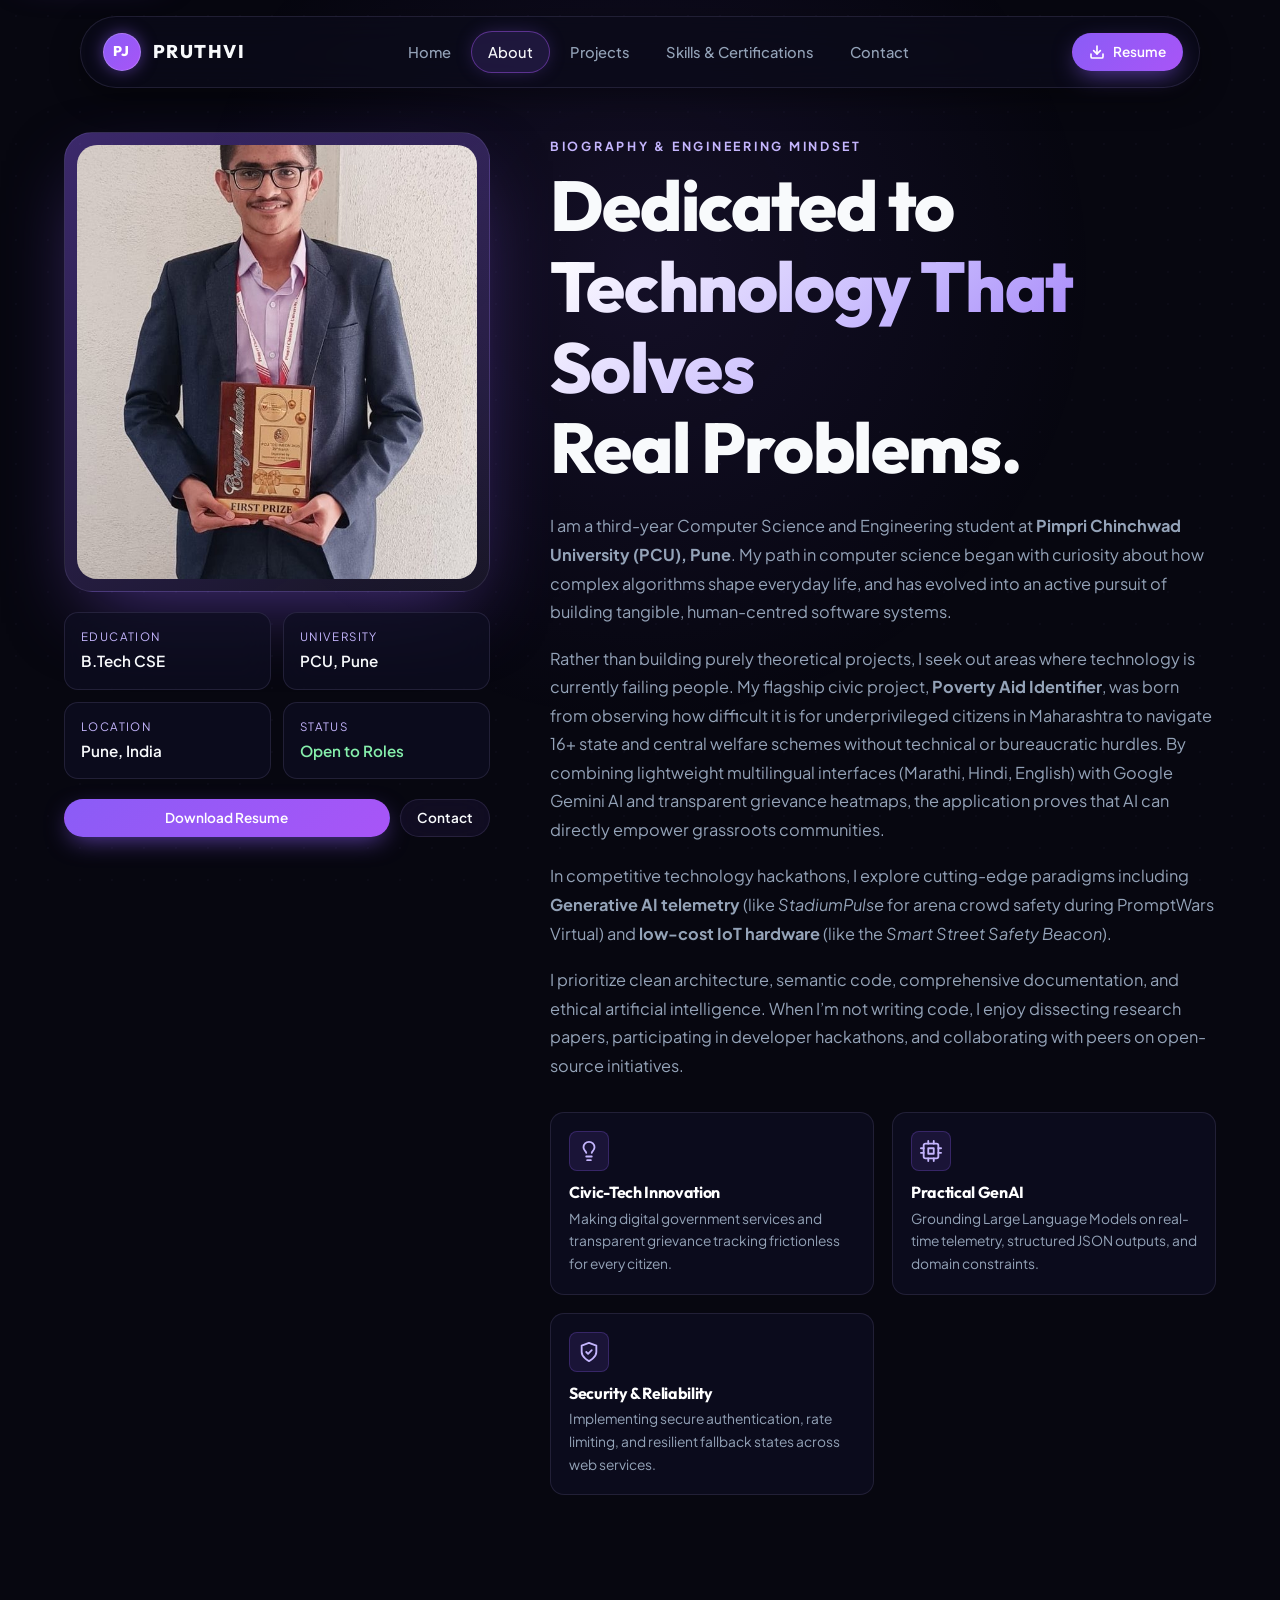
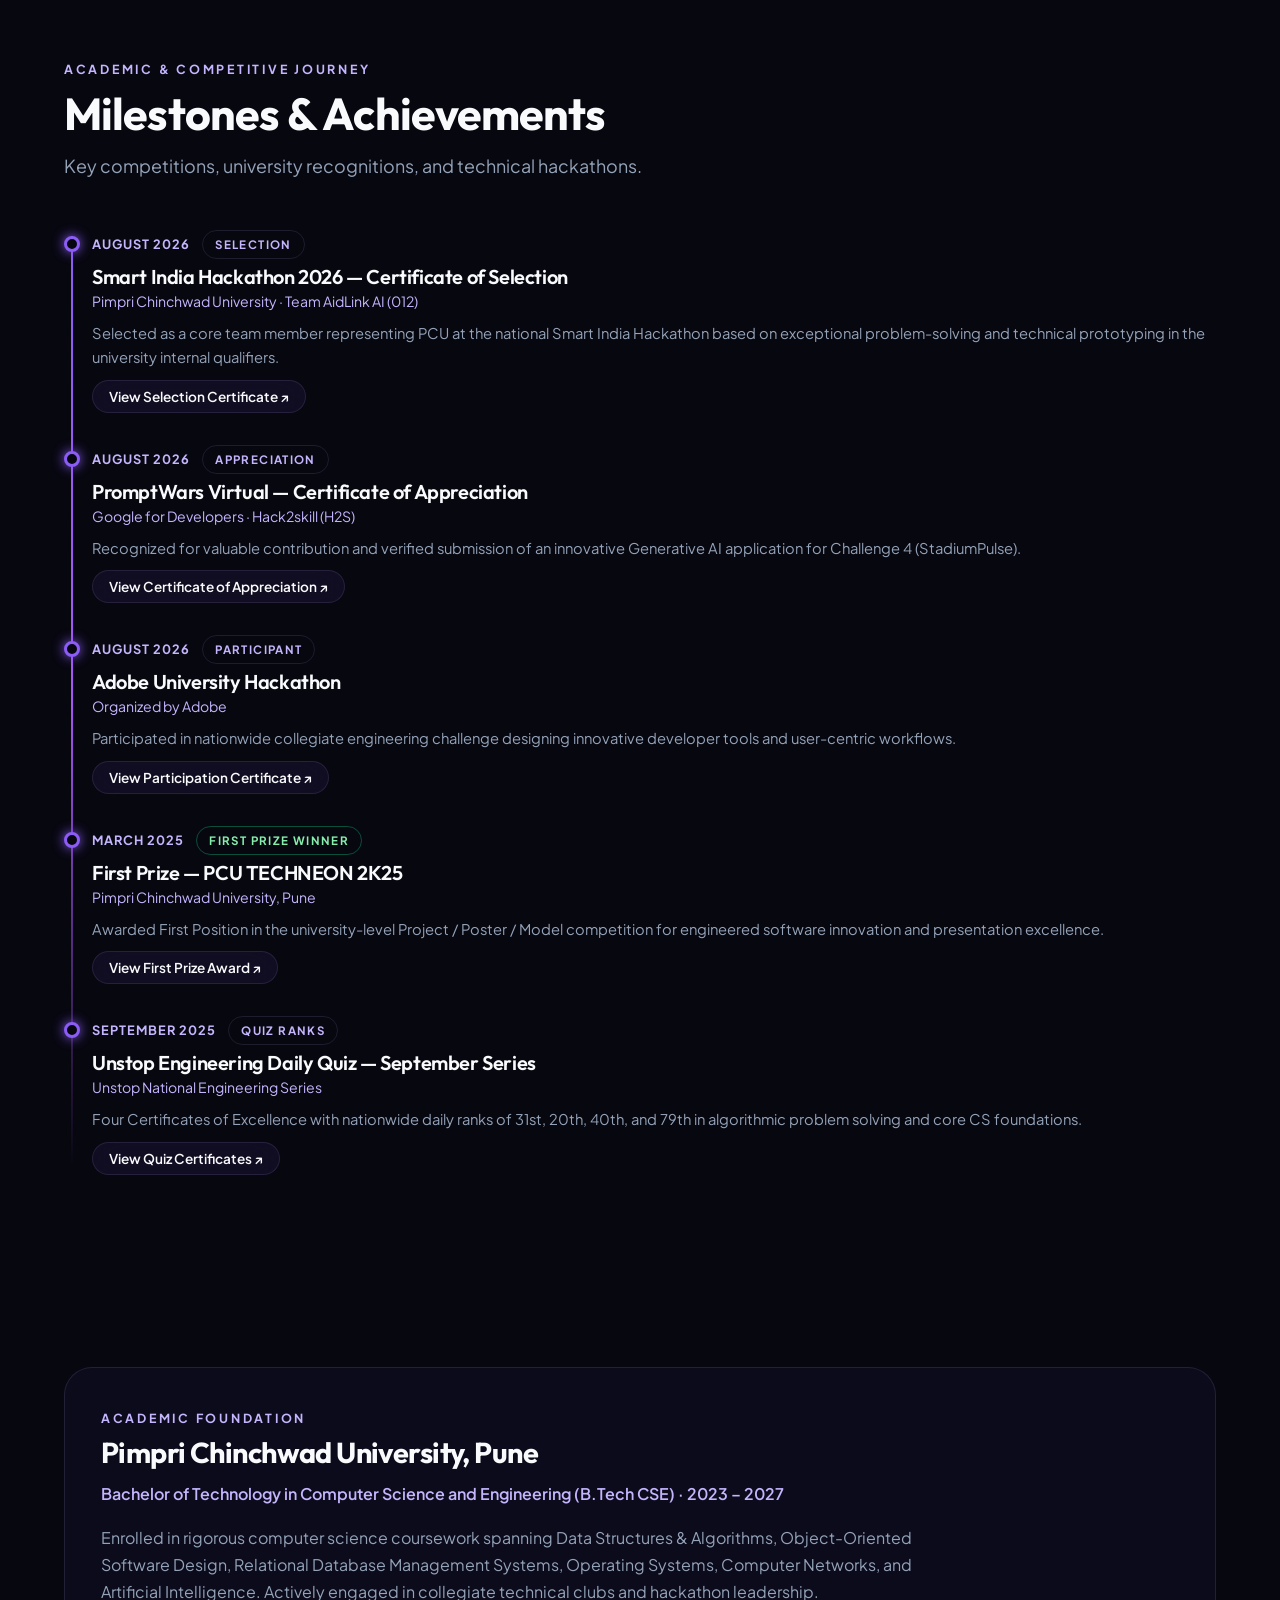
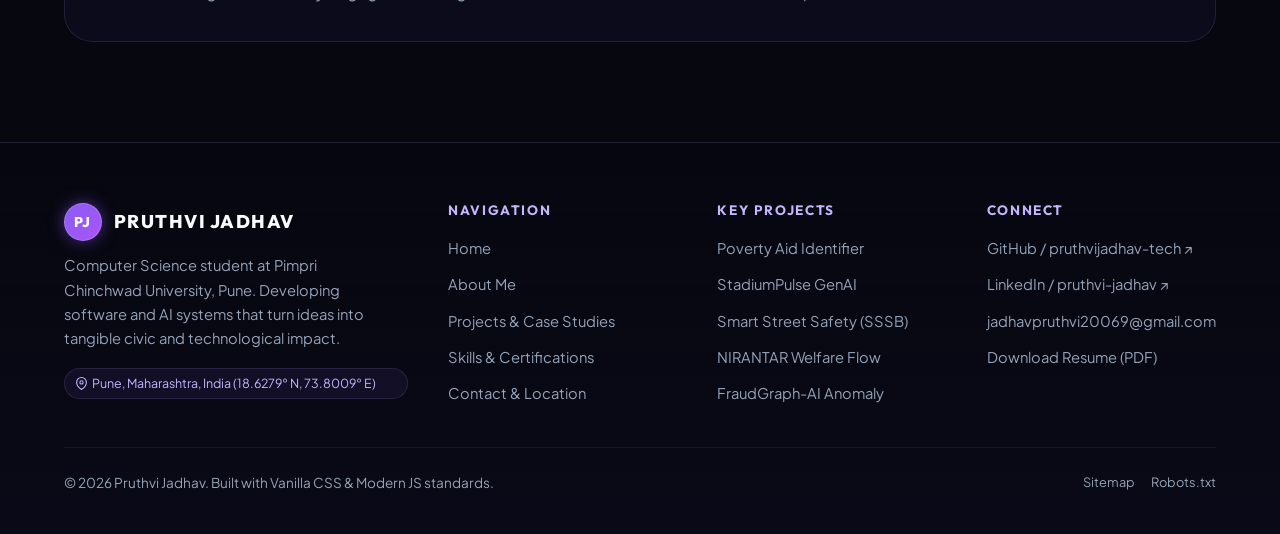
==== commit cde3b84d: "style: crop portrait to waist and replace emojis with modern SVG icons" ====
--- a/about.html
+++ b/about.html
@@ -167,17 +167,17 @@
             <!-- Core Technical Pillars -->
             <div style="display:grid; grid-template-columns:repeat(auto-fit, minmax(240px, 1fr)); gap:18px; margin-top:32px;">
               <div style="padding:18px; border-radius:var(--radius-md); background:var(--bg-card); border:1px solid var(--border-subtle);">
-                <div style="font-size:1.5rem; margin-bottom:8px;">💡</div>
+                <div class="pillar-icon-box"><svg width="22" height="22" viewBox="0 0 24 24" fill="none" stroke="currentColor" stroke-width="2" stroke-linecap="round" stroke-linejoin="round"><path d="M15 14c.2-1 .7-1.7 1.5-2.5 1-1 1.5-2.2 1.5-3.5A6 6 0 0 0 6 8c0 1 .2 2.2 1.5 3.5.7.7 1.3 1.5 1.5 2.5"/><path d="M9 18h6"/><path d="M10 22h4"/></svg></div>
                 <h4 style="font-size:1rem; color:#fff; margin-bottom:6px;">Civic-Tech Innovation</h4>
                 <p style="font-size:0.86rem; color:var(--text-muted);">Making digital government services and transparent grievance tracking frictionless for every citizen.</p>
               </div>
               <div style="padding:18px; border-radius:var(--radius-md); background:var(--bg-card); border:1px solid var(--border-subtle);">
-                <div style="font-size:1.5rem; margin-bottom:8px;">🤖</div>
+                <div class="pillar-icon-box"><svg width="22" height="22" viewBox="0 0 24 24" fill="none" stroke="currentColor" stroke-width="2" stroke-linecap="round" stroke-linejoin="round"><rect x="4" y="4" width="16" height="16" rx="2"/><rect x="9" y="9" width="6" height="6"/><line x1="9" y1="1" x2="9" y2="4"/><line x1="15" y1="1" x2="15" y2="4"/><line x1="9" y1="20" x2="9" y2="23"/><line x1="15" y1="20" x2="15" y2="23"/><line x1="20" y1="9" x2="23" y2="9"/><line x1="20" y1="14" x2="23" y2="14"/><line x1="1" y1="9" x2="4" y2="9"/><line x1="1" y1="14" x2="4" y2="14"/></svg></div>
                 <h4 style="font-size:1rem; color:#fff; margin-bottom:6px;">Practical GenAI</h4>
                 <p style="font-size:0.86rem; color:var(--text-muted);">Grounding Large Language Models on real-time telemetry, structured JSON outputs, and domain constraints.</p>
               </div>
               <div style="padding:18px; border-radius:var(--radius-md); background:var(--bg-card); border:1px solid var(--border-subtle);">
-                <div style="font-size:1.5rem; margin-bottom:8px;">🛡️</div>
+                <div class="pillar-icon-box"><svg width="22" height="22" viewBox="0 0 24 24" fill="none" stroke="currentColor" stroke-width="2" stroke-linecap="round" stroke-linejoin="round"><path d="M12 22s8-4 8-10V5l-8-3-8 3v7c0 6 8 10 8 10z"/><path d="m9 12 2 2 4-4"/></svg></div>
                 <h4 style="font-size:1rem; color:#fff; margin-bottom:6px;">Security & Reliability</h4>
                 <p style="font-size:0.86rem; color:var(--text-muted);">Implementing secure authentication, rate limiting, and resilient fallback states across web services.</p>
               </div>
@@ -321,7 +321,7 @@
             Computer Science student at Pimpri Chinchwad University, Pune. Developing software and AI systems that turn ideas into tangible civic and technological impact.
           </p>
           <div class="geo-meta-tag-pill">
-            📍 Pune, Maharashtra, India (18.6279° N, 73.8009° E)
+            <svg width="13" height="13" viewBox="0 0 24 24" fill="none" stroke="currentColor" stroke-width="2" stroke-linecap="round" stroke-linejoin="round" style="vertical-align:-2px; margin-right:4px;"><path d="M21 10c0 7-9 13-9 13s-9-6-9-13a9 9 0 0 1 18 0z"></path><circle cx="12" cy="10" r="3"></circle></svg>Pune, Maharashtra, India (18.6279° N, 73.8009° E)
           </div>
         </div>
 
--- a/assets/css/style.css
+++ b/assets/css/style.css
@@ -847,9 +847,9 @@
 
 .profile-img {
   width: 100%;
-  aspect-ratio: 4/5;
+  aspect-ratio: 640 / 695;
   object-fit: cover;
-  object-position: 50% 20%;
+  object-position: center top;
   border-radius: var(--radius-lg);
   display: block;
 }
@@ -1211,6 +1211,60 @@
   background: rgba(139, 92, 246, 0.1);
 }
 
+.tile-icon {
+  width: 42px;
+  height: 42px;
+  border-radius: var(--radius-sm);
+  background: rgba(139, 92, 246, 0.12);
+  border: 1px solid rgba(139, 92, 246, 0.25);
+  display: flex;
+  align-items: center;
+  justify-content: center;
+  color: var(--accent);
+  flex-shrink: 0;
+  transition: all var(--transition-fast);
+}
+
+.quick-connect-tile:hover .tile-icon {
+  background: rgba(139, 92, 246, 0.25);
+  border-color: var(--accent);
+  color: #fff;
+  transform: scale(1.05);
+}
+
+.pillar-icon-box {
+  width: 40px;
+  height: 40px;
+  border-radius: var(--radius-sm);
+  background: rgba(139, 92, 246, 0.12);
+  border: 1px solid rgba(139, 92, 246, 0.25);
+  display: flex;
+  align-items: center;
+  justify-content: center;
+  color: var(--accent);
+  margin-bottom: 12px;
+}
+
+.spec-icon {
+  display: inline-block;
+  vertical-align: -3px;
+  margin-right: 6px;
+  color: var(--accent);
+  flex-shrink: 0;
+}
+
+.project-header-svg {
+  display: inline-block;
+  color: var(--accent);
+  filter: drop-shadow(0 0 14px rgba(139, 92, 246, 0.45));
+  transition: transform var(--transition-fast), color var(--transition-fast);
+}
+
+.project-card:hover .project-header-svg {
+  transform: scale(1.12);
+  color: var(--accent-hover);
+}
+
 @media (max-width: 900px) {
   .contact-grid {
     grid-template-columns: 1fr;
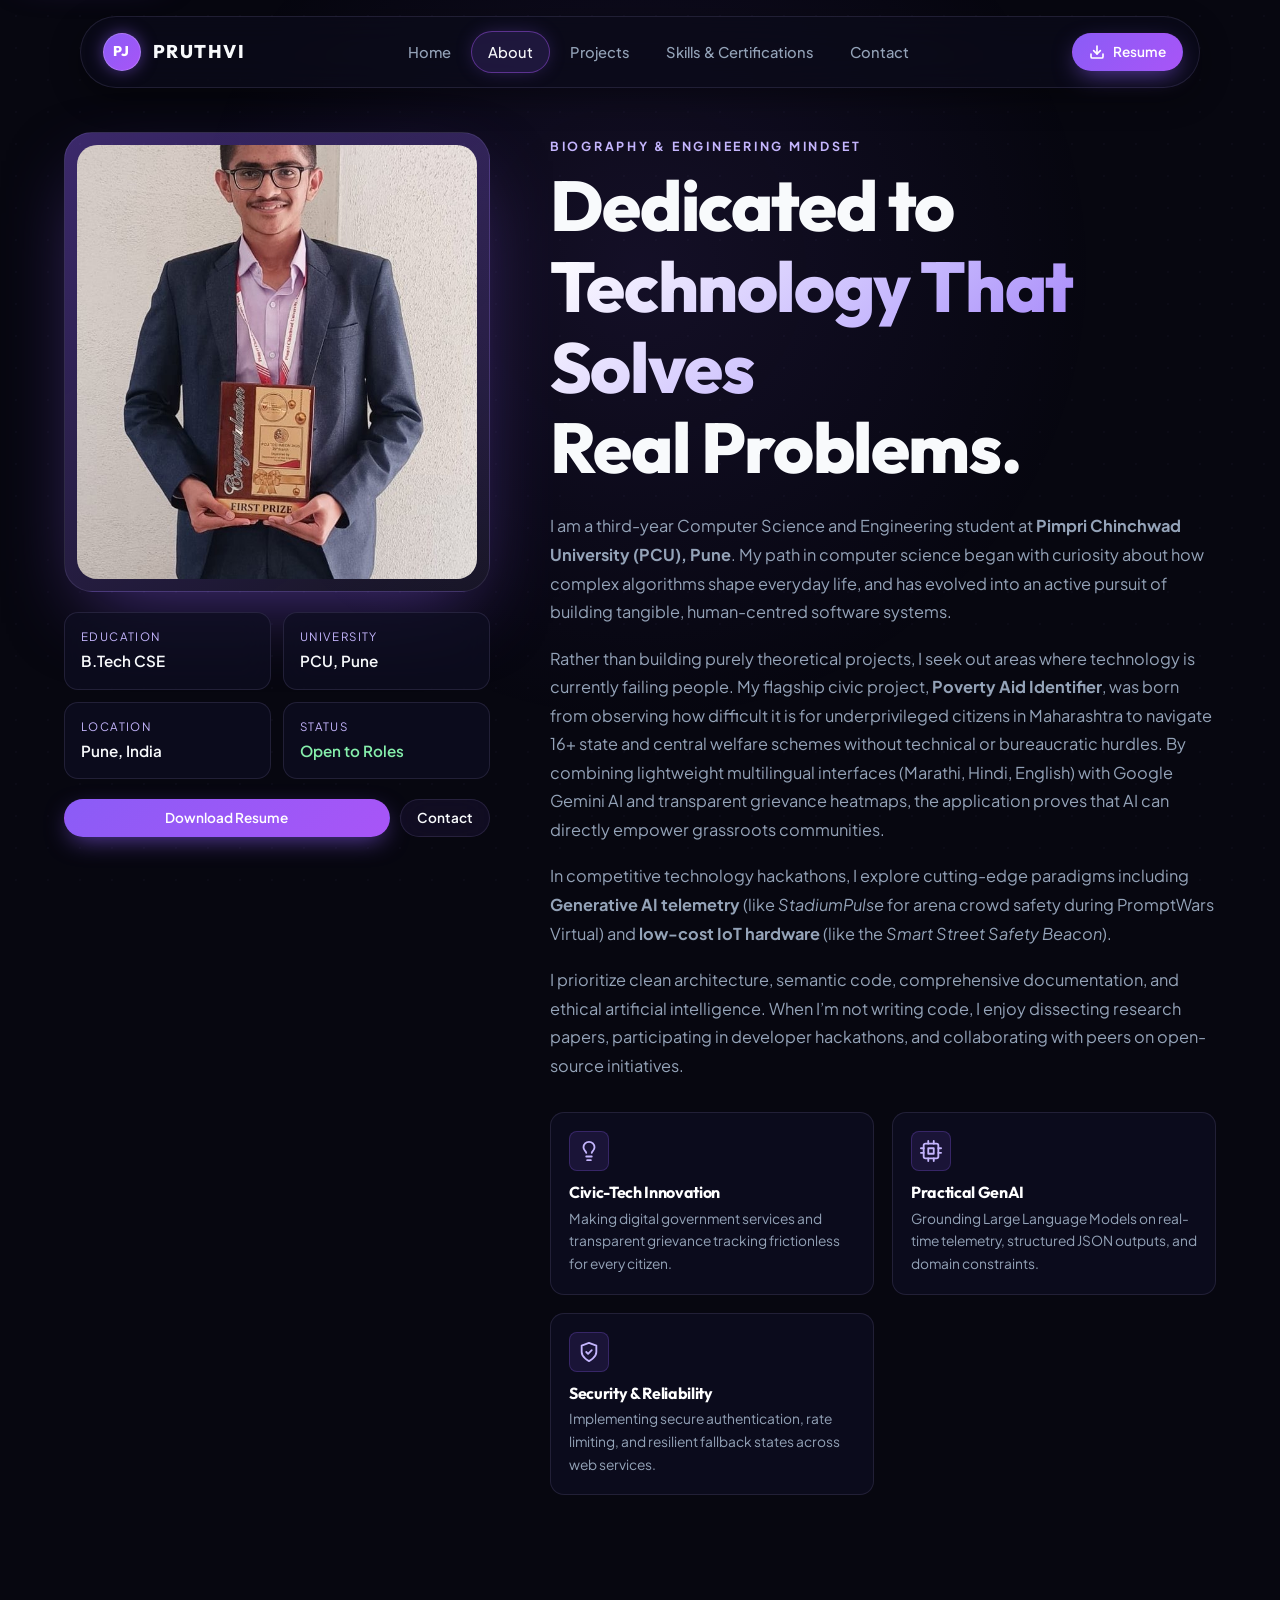
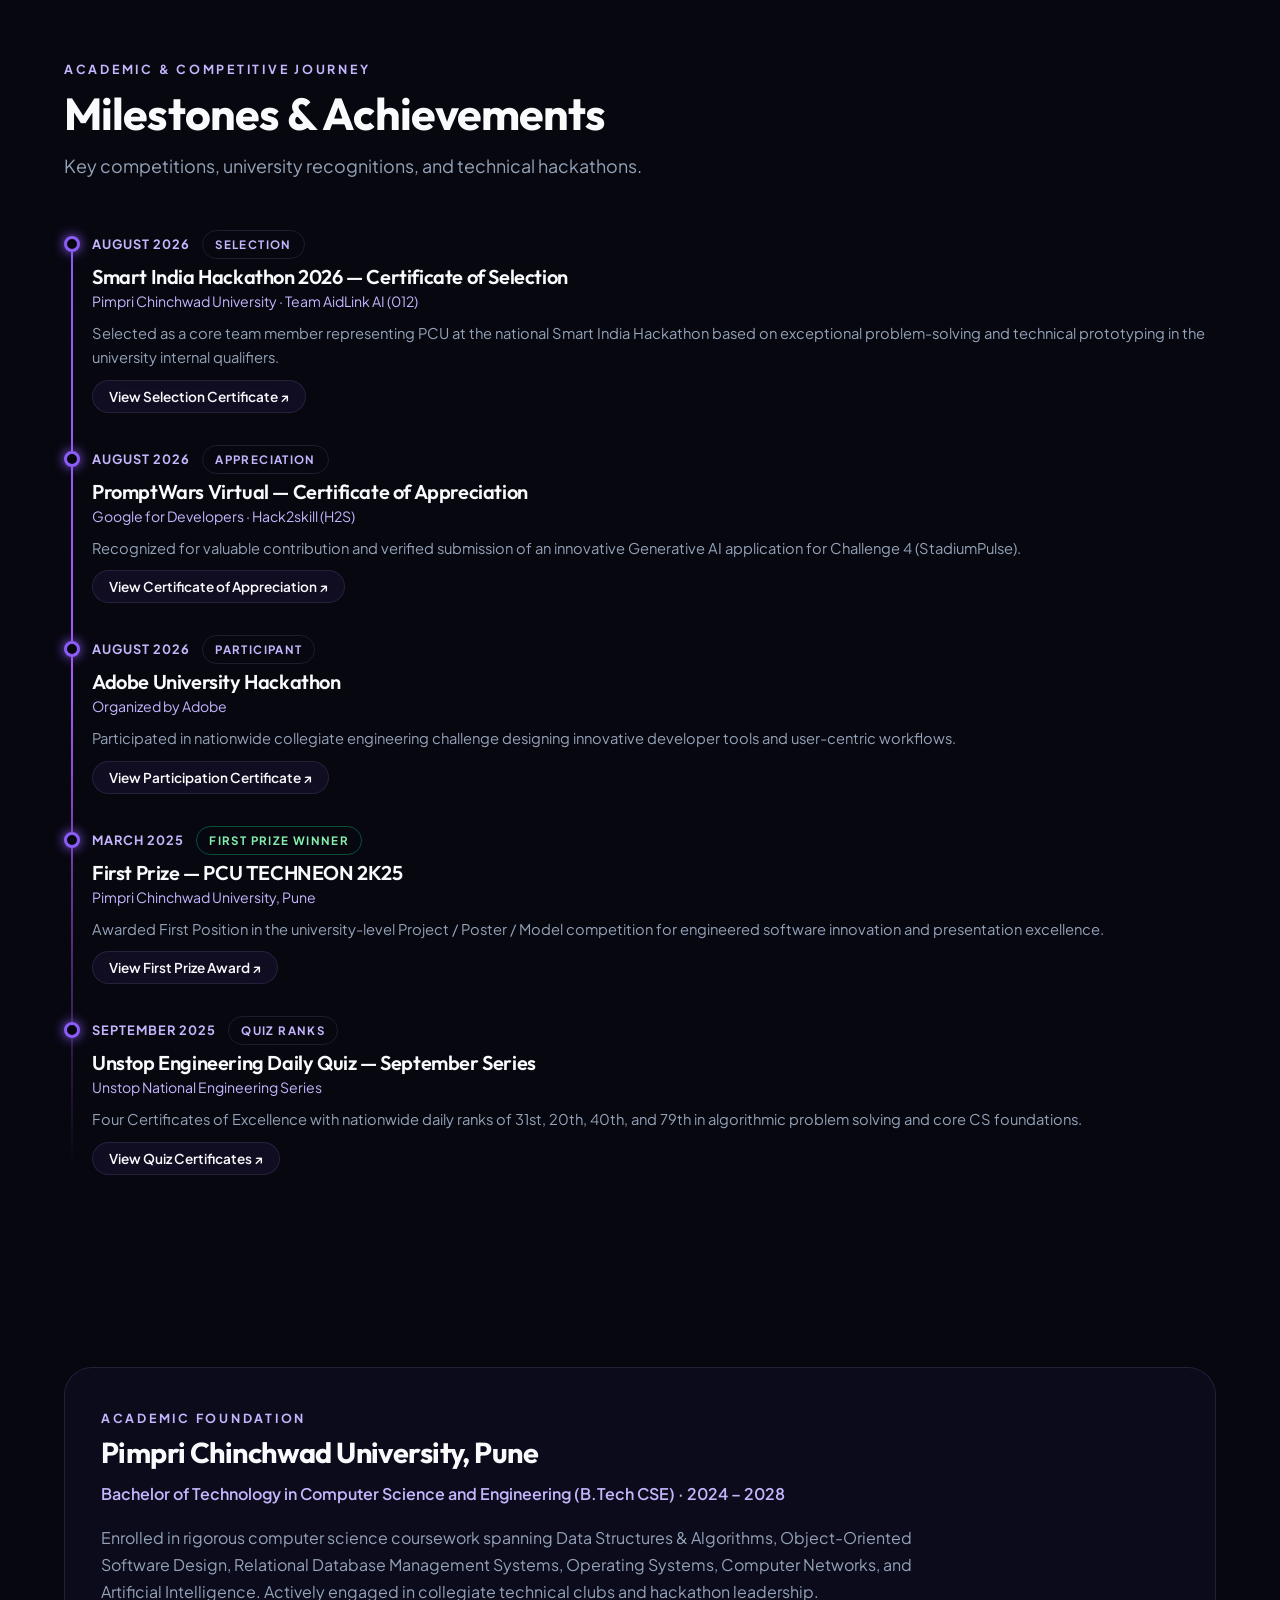
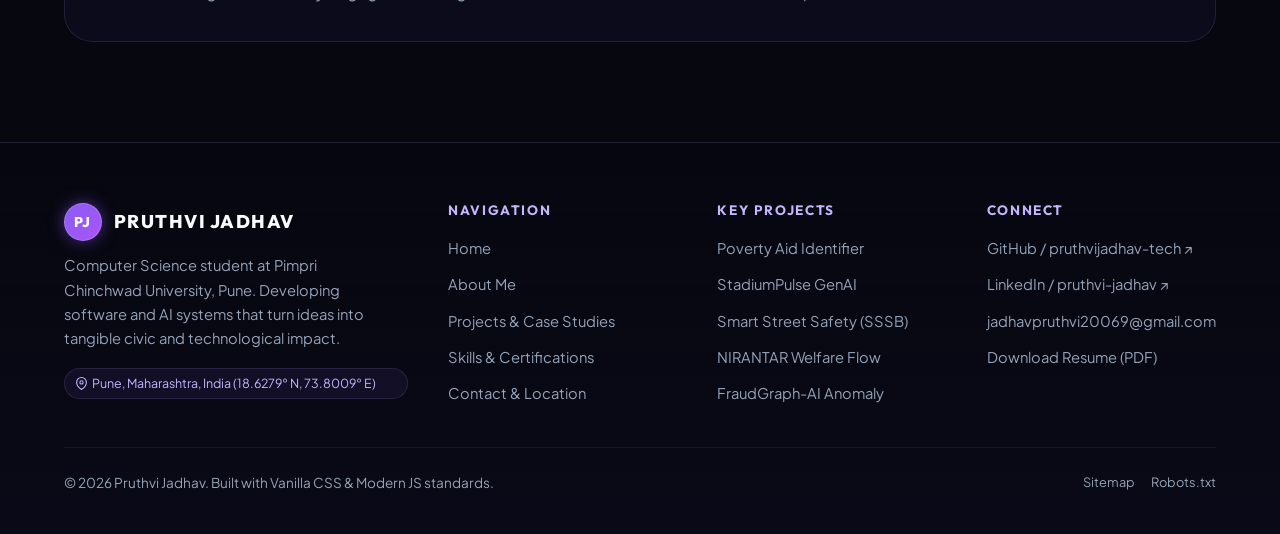
==== commit d505966e: "Update education timeline to 2024-2028 in Academic Foundation" ====
--- a/about.html
+++ b/about.html
@@ -284,7 +284,7 @@
           <span class="section-label">Academic Foundation</span>
           <h2 style="font-size:1.8rem; margin-bottom:12px;">Pimpri Chinchwad University, Pune</h2>
           <p style="color:var(--accent); font-weight:600; font-size:1rem; margin-bottom:16px;">
-            Bachelor of Technology in Computer Science and Engineering (B.Tech CSE) · 2023 – 2027
+            Bachelor of Technology in Computer Science and Engineering (B.Tech CSE) · 2024 – 2028
           </p>
           <p style="color:var(--text-muted); line-height:1.7; max-width:840px;">
             Enrolled in rigorous computer science coursework spanning Data Structures & Algorithms, Object-Oriented Software Design, Relational Database Management Systems, Operating Systems, Computer Networks, and Artificial Intelligence. Actively engaged in collegiate technical clubs and hackathon leadership.
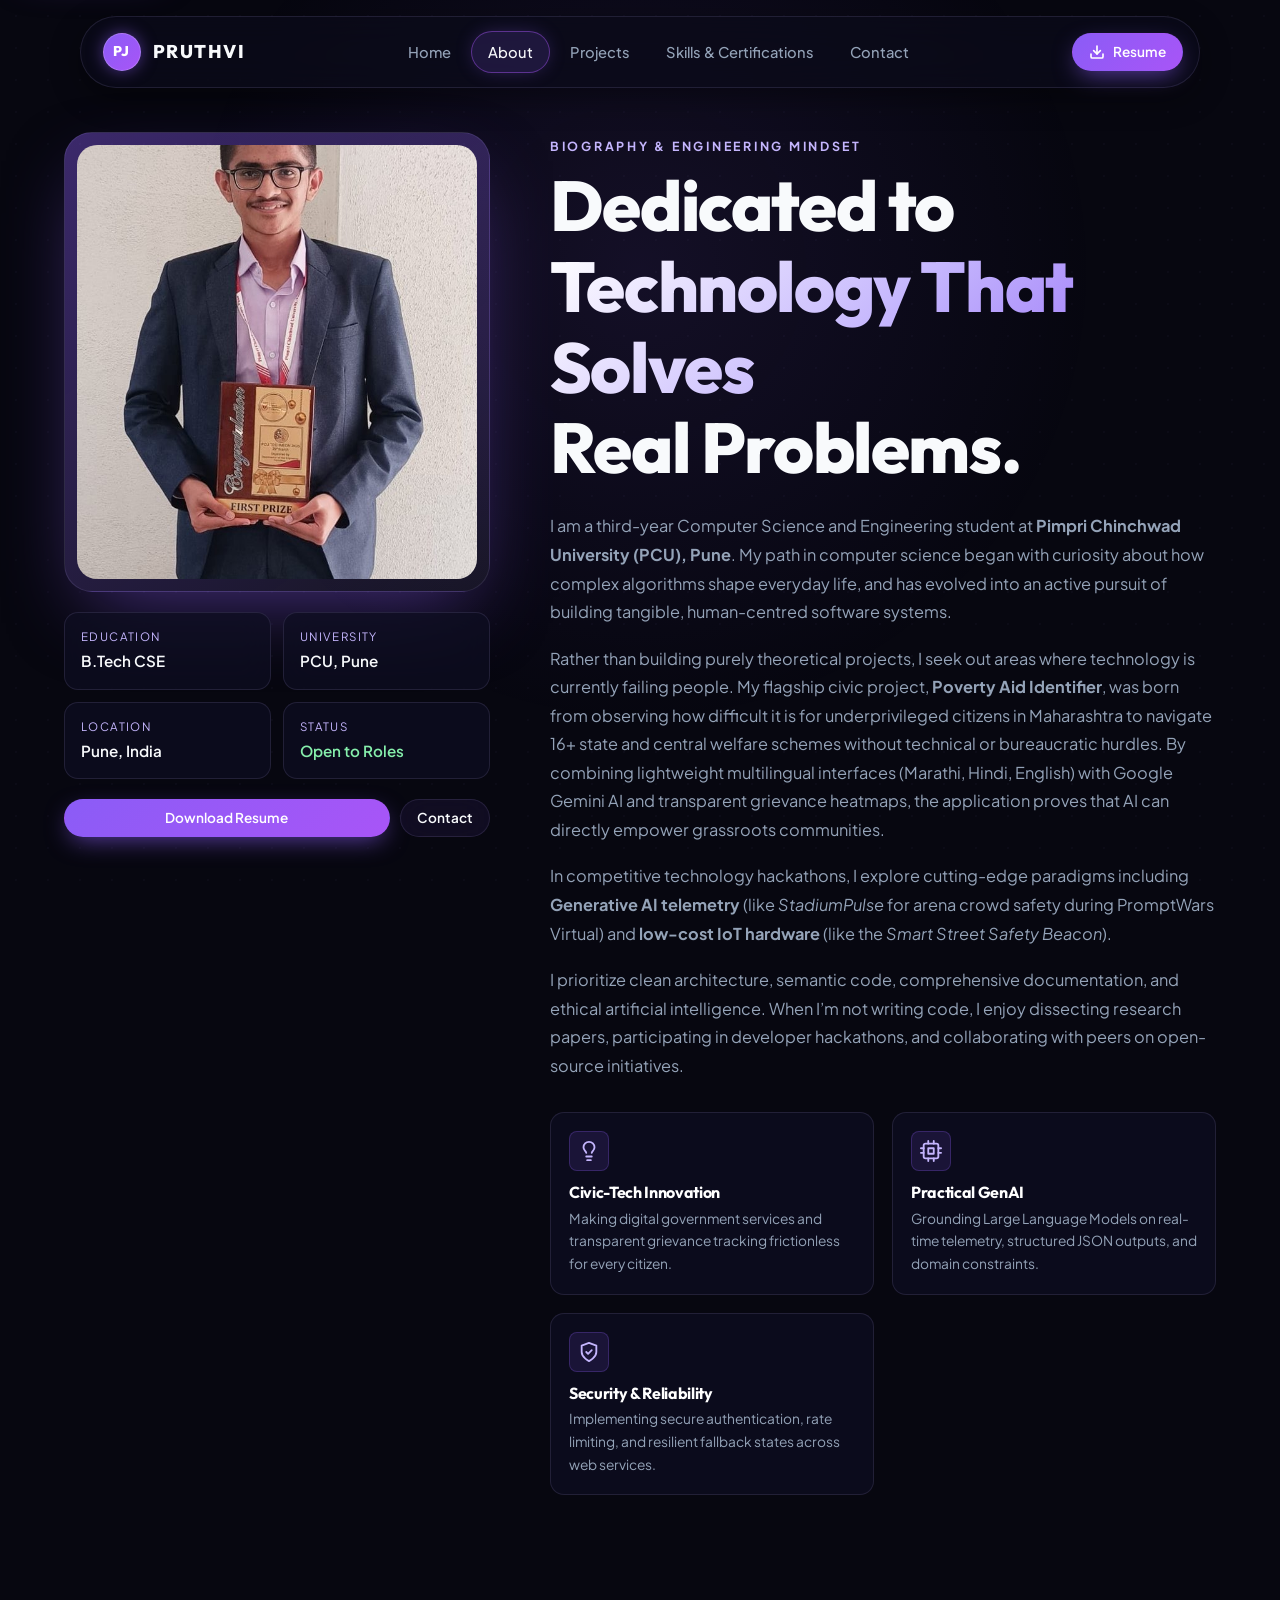
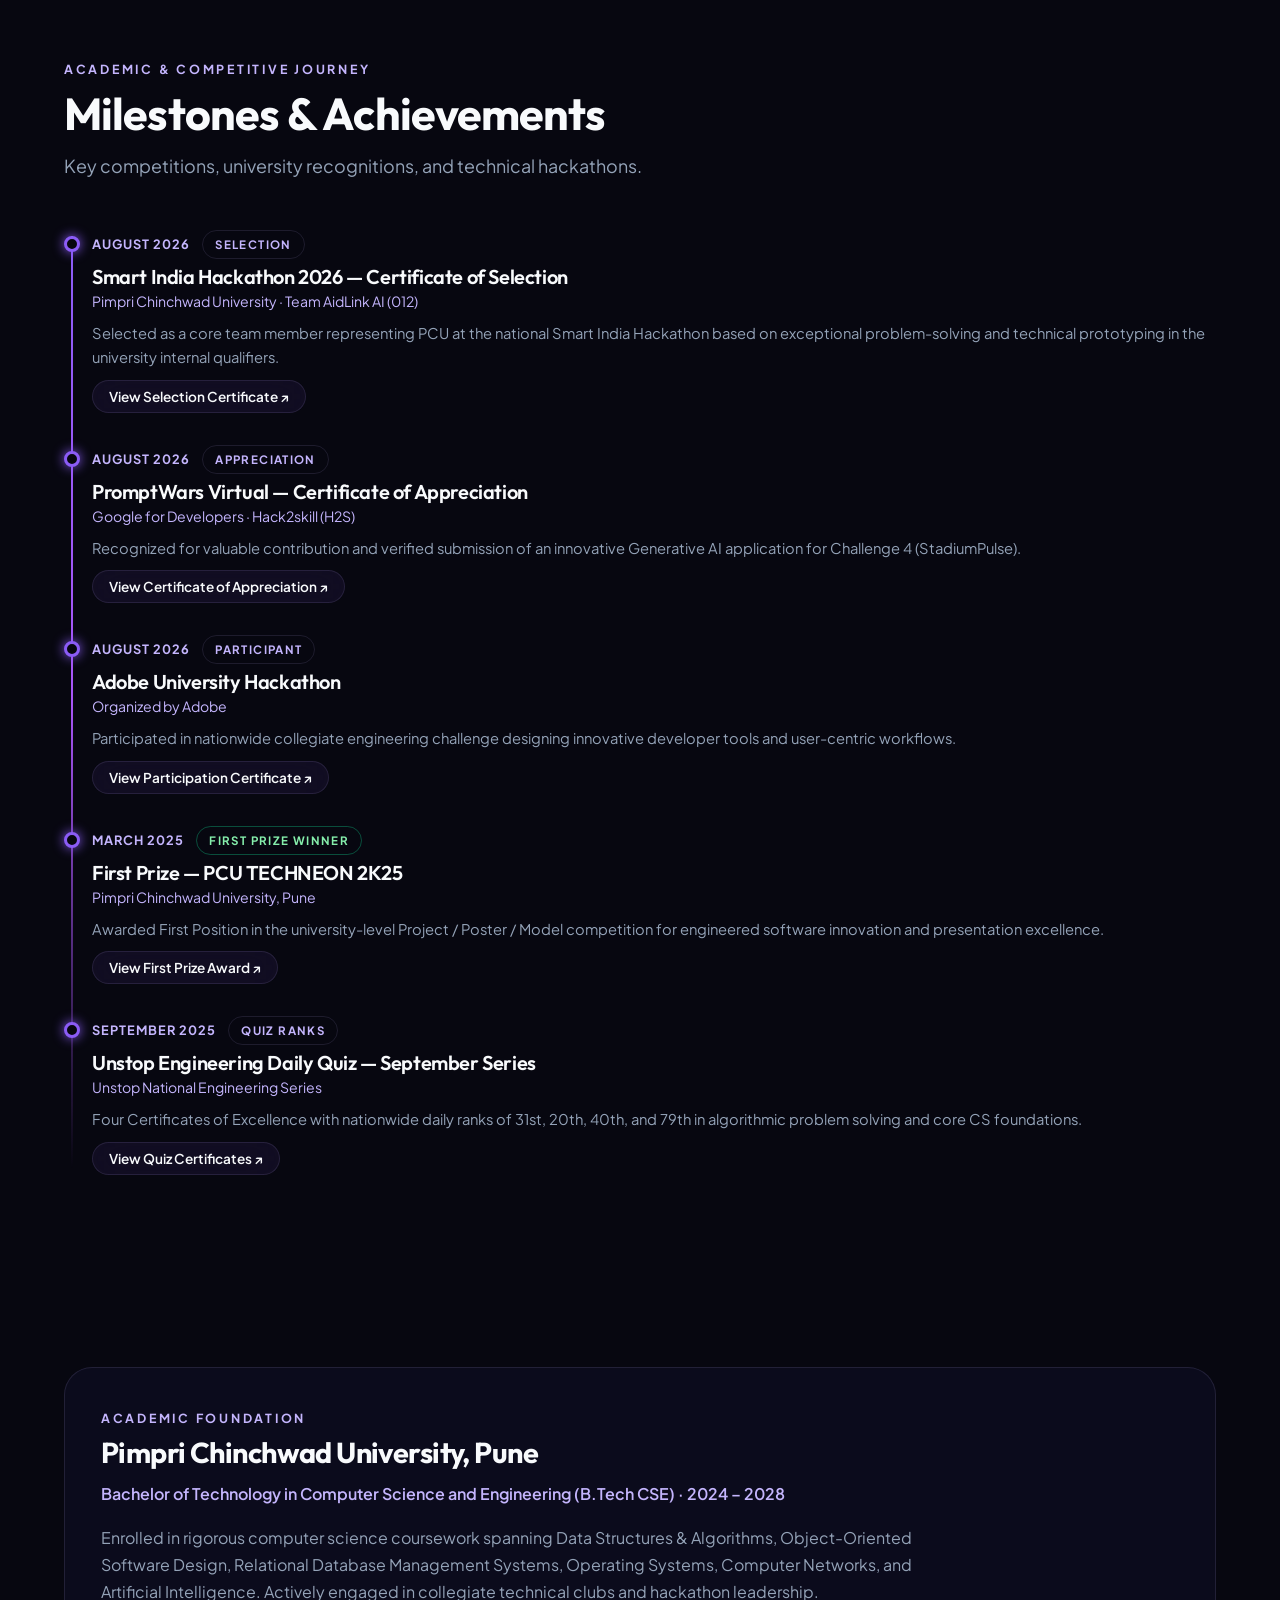
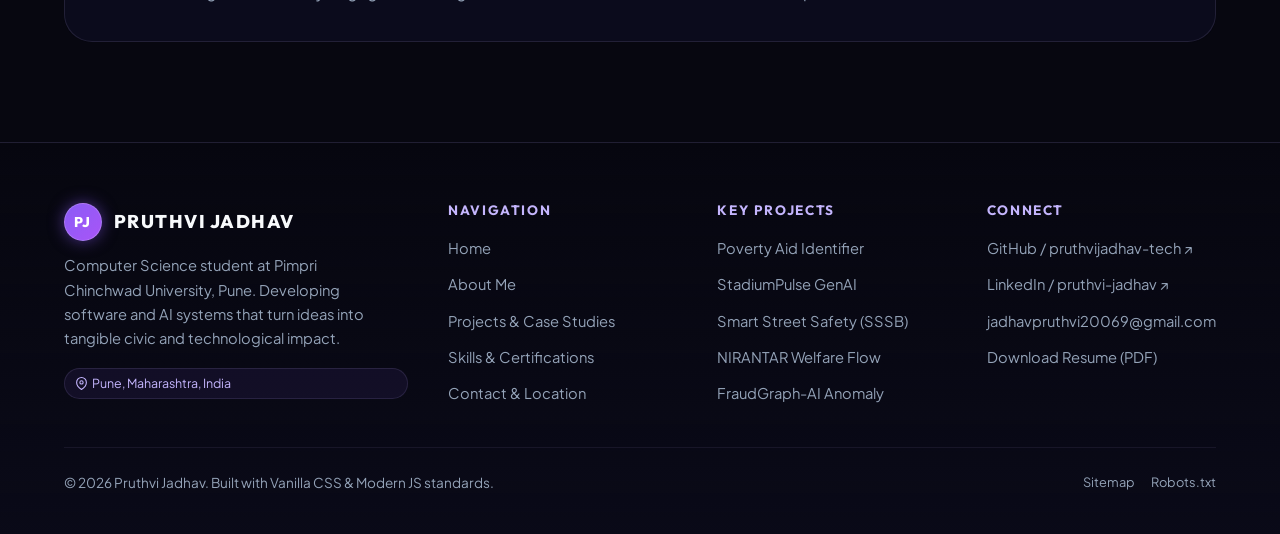
==== commit 88e2fa74: "Enhance mobile responsiveness and clean up location coordinates display" ====
--- a/about.html
+++ b/about.html
@@ -80,6 +80,7 @@
 
   <!-- Main Floating Glass Navigation Bar -->
   <header>
+    <div class="nav-backdrop" id="nav-backdrop" aria-hidden="true"></div>
     <nav class="site-nav" aria-label="Primary Navigation">
       <a class="nav-brand" href="index.html" aria-label="Pruthvi Jadhav Homepage">
         <span class="nav-avatar-badge">PJ</span>
@@ -94,6 +95,12 @@
         <li><a class="nav-link" href="projects.html">Projects</a></li>
         <li><a class="nav-link" href="skills.html">Skills & Certifications</a></li>
         <li><a class="nav-link" href="contact.html">Contact</a></li>
+        <li class="mobile-drawer-cta">
+          <a class="btn btn-primary btn-sm" href="assets/Pruthvi_Jadhav_Resume.pdf" download="Pruthvi_Jadhav_Resume.pdf" style="width: 100%; justify-content: center;">
+            <svg width="16" height="16" viewBox="0 0 24 24" fill="none" stroke="currentColor" stroke-width="2.5" stroke-linecap="round" stroke-linejoin="round" aria-hidden="true"><path d="M21 15v4a2 2 0 0 1-2 2H5a2 2 0 0 1-2-2v-4"/><polyline points="7 10 12 15 17 10"/><line x1="12" y1="15" x2="12" y2="3"/></svg>
+            <span>Download Resume</span>
+          </a>
+        </li>
       </ul>
 
       <div class="nav-cta">
@@ -321,7 +328,7 @@
             Computer Science student at Pimpri Chinchwad University, Pune. Developing software and AI systems that turn ideas into tangible civic and technological impact.
           </p>
           <div class="geo-meta-tag-pill">
-            <svg width="13" height="13" viewBox="0 0 24 24" fill="none" stroke="currentColor" stroke-width="2" stroke-linecap="round" stroke-linejoin="round" style="vertical-align:-2px; margin-right:4px;"><path d="M21 10c0 7-9 13-9 13s-9-6-9-13a9 9 0 0 1 18 0z"></path><circle cx="12" cy="10" r="3"></circle></svg>Pune, Maharashtra, India (18.6279° N, 73.8009° E)
+            <svg width="13" height="13" viewBox="0 0 24 24" fill="none" stroke="currentColor" stroke-width="2" stroke-linecap="round" stroke-linejoin="round" style="vertical-align:-2px; margin-right:4px;"><path d="M21 10c0 7-9 13-9 13s-9-6-9-13a9 9 0 0 1 18 0z"></path><circle cx="12" cy="10" r="3"></circle></svg>Pune, Maharashtra, India
           </div>
         </div>
 
--- a/assets/css/style.css
+++ b/assets/css/style.css
@@ -53,6 +53,9 @@
   /* Layout */
   --container-max: 1240px;
   --nav-height: 72px;
+  --safe-left: env(safe-area-inset-left, 0px);
+  --safe-right: env(safe-area-inset-right, 0px);
+  --safe-bottom: env(safe-area-inset-bottom, 0px);
 }
 
 /* Base Reset & Box Sizing */
@@ -66,6 +69,7 @@
   scroll-behavior: smooth;
   scroll-padding-top: calc(var(--nav-height) + 24px);
   height: 100%;
+  overflow-x: hidden;
 }
 
 body {
@@ -75,10 +79,16 @@
   font-size: 16px;
   line-height: 1.65;
   min-height: 100%;
+  width: 100%;
   overflow-x: hidden;
   position: relative;
   -webkit-font-smoothing: antialiased;
   -moz-osx-font-smoothing: grayscale;
+  touch-action: manipulation;
+}
+
+body.menu-open {
+  overflow: hidden;
 }
 
 /* Mouse Follower Radial Glow */
@@ -312,6 +322,27 @@
   background: rgba(139, 92, 246, 0.2);
 }
 
+/* Nav Backdrop Overlay */
+.nav-backdrop {
+  position: fixed;
+  inset: 0;
+  background: rgba(7, 7, 16, 0.75);
+  backdrop-filter: blur(8px);
+  -webkit-backdrop-filter: blur(8px);
+  z-index: 95;
+  opacity: 0;
+  pointer-events: none;
+  transition: opacity var(--transition-normal);
+}
+.nav-backdrop.open {
+  opacity: 1;
+  pointer-events: auto;
+}
+
+.mobile-drawer-cta {
+  display: none;
+}
+
 /* Mobile Drawer */
 @media (max-width: 960px) {
   .site-nav {
@@ -323,22 +354,25 @@
   }
   .nav-menu {
     position: fixed;
-    top: calc(var(--nav-height) + 18px);
+    top: calc(var(--nav-height) + 14px);
     left: 4vw;
     right: 4vw;
+    max-height: calc(100vh - var(--nav-height) - 30px);
+    overflow-y: auto;
     background: rgba(11, 11, 26, 0.96);
     backdrop-filter: blur(20px);
     -webkit-backdrop-filter: blur(20px);
-    border: 1px solid var(--border-subtle);
+    border: 1px solid var(--border-glow);
     border-radius: var(--radius-xl);
     flex-direction: column;
     padding: 20px 16px;
     gap: 8px;
-    box-shadow: 0 20px 50px rgba(0, 0, 0, 0.8);
+    box-shadow: 0 20px 50px rgba(0, 0, 0, 0.85);
     opacity: 0;
     pointer-events: none;
     transform: translateY(-16px);
     transition: all var(--transition-normal);
+    z-index: 101;
   }
   .nav-menu.open {
     opacity: 1;
@@ -350,6 +384,26 @@
     padding: 12px 18px;
     font-size: 1.05rem;
     justify-content: flex-start;
+  }
+}
+
+@media (max-width: 640px) {
+  .site-nav {
+    width: calc(100% - 24px);
+    left: 12px;
+    transform: none;
+    padding: 6px 12px 6px 16px;
+    height: 60px;
+  }
+  .site-nav .nav-cta {
+    display: none;
+  }
+  .mobile-drawer-cta {
+    display: block;
+    width: 100%;
+    margin-top: 8px;
+    padding-top: 14px;
+    border-top: 1px solid var(--border-subtle);
   }
 }
 
@@ -471,6 +525,14 @@
   margin: 0 auto;
   position: relative;
   z-index: 1;
+  padding-left: var(--safe-left);
+  padding-right: var(--safe-right);
+}
+
+@media (max-width: 480px) {
+  .container {
+    width: calc(100% - 28px);
+  }
 }
 
 .page-main {
@@ -559,12 +621,14 @@
   display: flex;
   align-items: center;
   justify-content: center;
+  touch-action: pan-y;
 }
 
 .orbit-canvas {
   width: 100%;
   height: 100%;
   display: block;
+  touch-action: pan-y;
 }
 
 .orbit-fallback {
@@ -615,10 +679,24 @@
     grid-template-columns: 1fr;
     text-align: left;
     padding-top: 20px;
+    gap: 32px;
   }
   .orbit-stage-wrapper {
-    max-width: 380px;
-    margin: 20px auto 0;
+    max-width: 340px;
+    margin: 10px auto 0;
+  }
+}
+
+@media (max-width: 480px) {
+  .orbit-stage-wrapper {
+    max-width: 290px;
+  }
+  .orbit-nodes-bar {
+    gap: 6px;
+  }
+  .orbit-node-btn {
+    font-size: 0.72rem;
+    padding: 5px 10px;
   }
 }
 
@@ -670,11 +748,24 @@
 @media (max-width: 900px) {
   .stats-grid {
     grid-template-columns: repeat(2, 1fr);
+    gap: 16px;
   }
 }
 @media (max-width: 480px) {
   .stats-grid {
-    grid-template-columns: 1fr;
+    grid-template-columns: repeat(2, 1fr);
+    gap: 12px;
+    margin: 20px 0 40px;
+  }
+  .stat-card {
+    padding: 16px 10px;
+  }
+  .stat-number {
+    font-size: 1.65rem;
+  }
+  .stat-label {
+    font-size: 0.72rem;
+    letter-spacing: 0.05em;
   }
 }
 
@@ -712,7 +803,7 @@
 
 .projects-grid {
   display: grid;
-  grid-template-columns: repeat(auto-fill, minmax(360px, 1fr));
+  grid-template-columns: repeat(auto-fill, minmax(min(100%, 320px), 1fr));
   gap: 28px;
 }
 
@@ -818,6 +909,27 @@
 @media (max-width: 600px) {
   .projects-grid {
     grid-template-columns: 1fr;
+    gap: 20px;
+  }
+  .project-card-header {
+    height: 150px;
+    padding: 14px;
+  }
+  .project-card-body {
+    padding: 18px 16px;
+    gap: 12px;
+  }
+  .project-title {
+    font-size: 1.15rem;
+  }
+  .project-actions {
+    flex-wrap: wrap;
+    gap: 8px;
+  }
+  .project-actions .btn {
+    flex: 1 1 calc(50% - 6px);
+    justify-content: center;
+    padding: 8px 12px;
   }
 }
 
@@ -940,12 +1052,64 @@
   }
 }
 
+@media (max-width: 600px) {
+  .profile-frame {
+    padding: 8px;
+  }
+  .profile-info-grid {
+    grid-template-columns: repeat(2, 1fr);
+    gap: 8px;
+    margin-top: 14px;
+  }
+  .info-tile {
+    padding: 10px 12px;
+  }
+  .info-tile span {
+    font-size: 0.88rem;
+  }
+  .timeline {
+    padding-left: 22px;
+    margin: 24px 0;
+  }
+  .timeline-item::before {
+    left: -22px;
+    width: 12px;
+    height: 12px;
+    top: 5px;
+  }
+}
+
+/* ==========================================================================
+   ENGINEERING ETHOS BANNER (HOME CALLOUT)
+   ========================================================================== */
+.ethos-banner {
+  border: 1px solid var(--border-glow);
+  border-radius: var(--radius-xl);
+  padding: 48px 36px;
+  background: linear-gradient(135deg, rgba(139, 92, 246, 0.12) 0%, rgba(11, 11, 26, 0.8) 100%);
+  backdrop-filter: var(--glass-blur);
+  -webkit-backdrop-filter: var(--glass-blur);
+  display: grid;
+  grid-template-columns: 1.2fr 0.8fr;
+  gap: 40px;
+  align-items: center;
+}
+
+@media (max-width: 900px) {
+  .ethos-banner {
+    grid-template-columns: 1fr;
+    gap: 28px;
+    padding: 28px 20px;
+    border-radius: var(--radius-lg);
+  }
+}
+
 /* ==========================================================================
    SKILLS & CERTIFICATIONS
    ========================================================================== */
 .skills-category-grid {
   display: grid;
-  grid-template-columns: repeat(auto-fit, minmax(340px, 1fr));
+  grid-template-columns: repeat(auto-fit, minmax(min(100%, 280px), 1fr));
   gap: 24px;
 }
 
@@ -992,6 +1156,19 @@
   border-color: var(--secondary);
   transform: translateX(4px);
   background: rgba(139, 92, 246, 0.09);
+}
+
+@media (max-width: 600px) {
+  .skills-category-card {
+    padding: 20px 16px;
+  }
+  .skill-row {
+    padding: 8px 10px;
+    gap: 8px;
+  }
+  .skill-name {
+    font-size: 0.88rem;
+  }
 }
 
 .skill-name {
@@ -1133,7 +1310,7 @@
   background: rgba(11, 11, 26, 0.8);
   color: var(--text-primary);
   font-family: inherit;
-  font-size: 0.95rem;
+  font-size: 16px;
   transition: all var(--transition-normal);
 }
 .form-input:focus, .form-textarea:focus {
@@ -1268,6 +1445,20 @@
 @media (max-width: 900px) {
   .contact-grid {
     grid-template-columns: 1fr;
+    gap: 32px;
+  }
+}
+@media (max-width: 600px) {
+  .contact-form-card, .geo-card {
+    padding: 22px 16px;
+    border-radius: var(--radius-lg);
+  }
+  .quick-connect-tile {
+    padding: 12px 14px;
+    gap: 12px;
+  }
+  .quick-connect-tile a, .quick-connect-tile span {
+    word-break: break-all;
   }
 }
 
@@ -1373,6 +1564,30 @@
   box-shadow: var(--shadow-md);
 }
 
+@media (max-width: 640px) {
+  .modal-overlay {
+    padding: 12px;
+    align-items: flex-end;
+  }
+  .modal-content {
+    padding: 22px 16px;
+    border-radius: var(--radius-lg);
+    max-height: 90vh;
+  }
+  .modal-close-btn {
+    width: 38px;
+    height: 38px;
+  }
+  .cert-full-img {
+    max-height: 52vh;
+  }
+  .cert-viewer-controls {
+    flex-direction: column;
+    align-items: flex-start;
+    gap: 8px;
+  }
+}
+
 /* ==========================================================================
    FOOTER
    ========================================================================== */
@@ -1450,6 +1665,12 @@
 @media (max-width: 540px) {
   .footer-grid {
     grid-template-columns: 1fr;
+    gap: 28px;
+  }
+  .footer-bottom {
+    flex-direction: column;
+    gap: 14px;
+    text-align: center;
   }
 }
 
